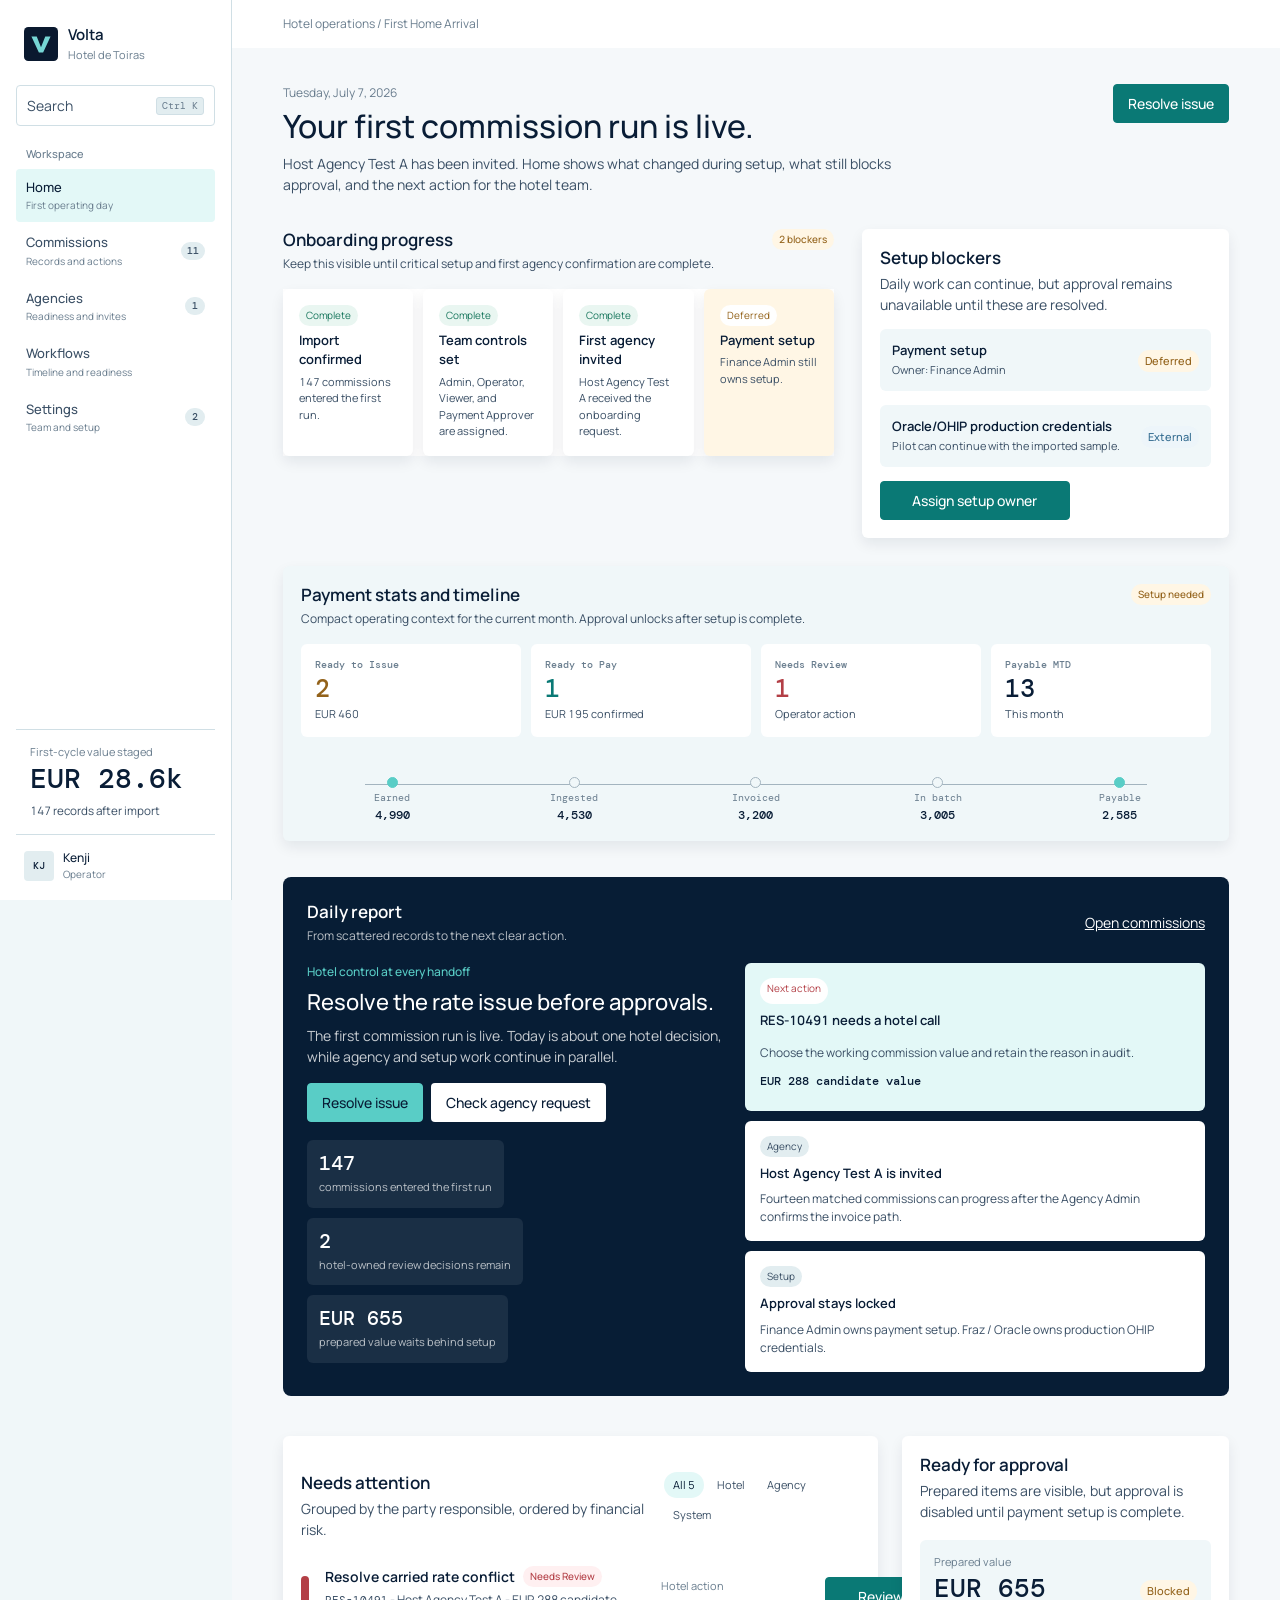
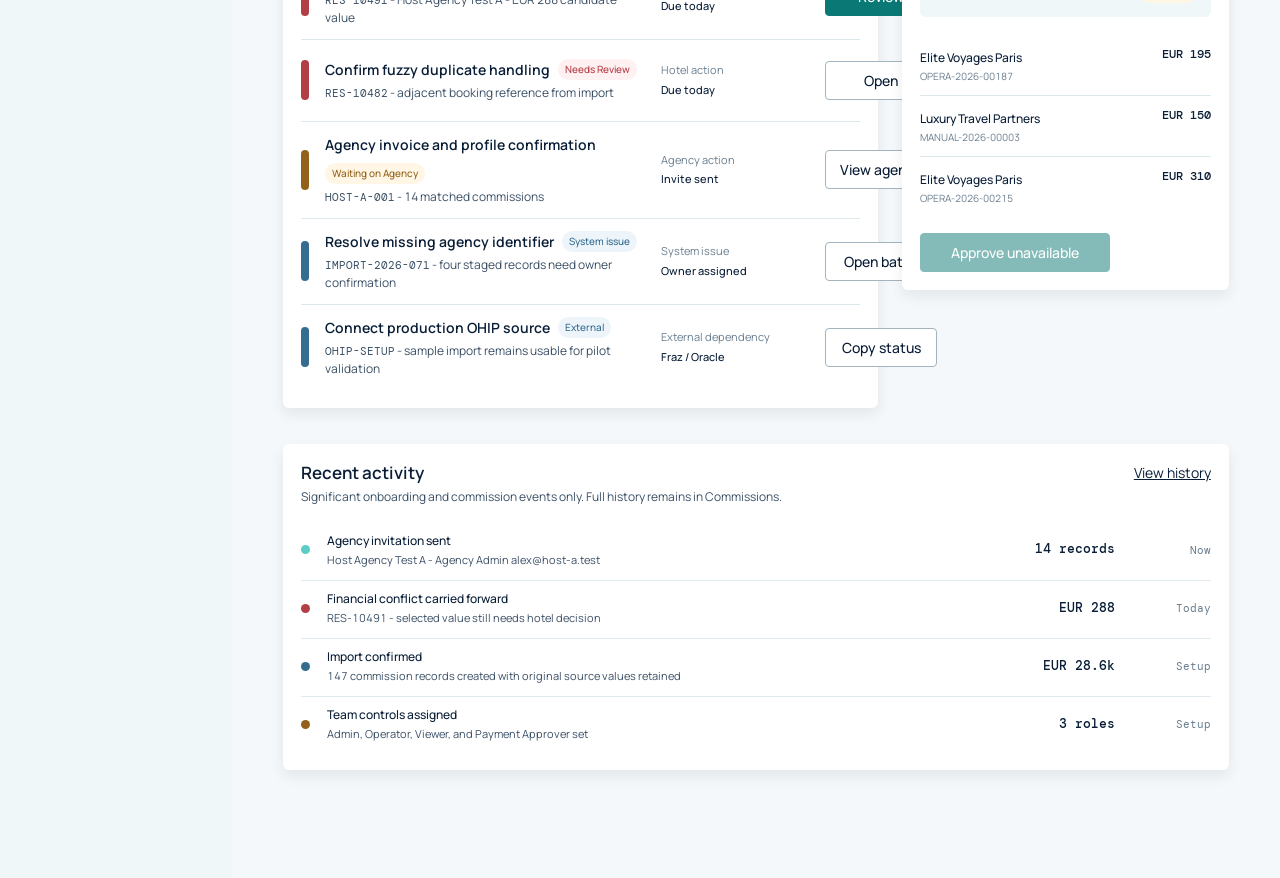
==== dashboard/index.html @ a65e882f "feat: publish dashboard preview" ====
<!doctype html>
<html lang="en">
<head>
<meta charset="utf-8">
<meta name="viewport" content="width=device-width,initial-scale=1">
<title>Volta First Home Arrival</title>
<link rel="preconnect" href="https://fonts.googleapis.com">
<link rel="preconnect" href="https://fonts.gstatic.com" crossorigin>
<link href="https://fonts.googleapis.com/css2?family=DM+Mono:wght@400;500&family=Manrope:wght@400;500;600&display=swap" rel="stylesheet">
<style>
:root{
  --white:#fff;
  --canvas:#f0f7f9;
  --canvas-2:#f5f8fa;
  --surface:#fff;
  --surface-2:#e2edf0;
  --surface-3:#d0dfe5;
  --ink:#091d36;
  --navy:#071d35;
  --navy-2:#0d2a49;
  --ink-2:#3a4f65;
  --ink-3:#697d8e;
  --line:#d0dfe5;
  --line-strong:#a3b4bf;
  --shadow-soft:0 6px 14px rgb(9 29 54 / .08);
  --accent:#59cdc6;
  --accent-strong:#0a7975;
  --accent-soft:#e3f8f7;
  --green:#18775d;
  --green-soft:#e9f6f1;
  --amber:#93621a;
  --amber-soft:#fff6e5;
  --red:#b33f46;
  --red-soft:#fff0f1;
  --blue:#356d91;
  --blue-soft:#edf5fa;
  --radius:6px;
  --control-radius:4px;
  --font:Manrope,-apple-system,BlinkMacSystemFont,"Segoe UI",sans-serif;
  --mono:"DM Mono",ui-monospace,Menlo,Consolas,monospace;
}
*{box-sizing:border-box}
html{background:var(--canvas)}
body{margin:0;color:var(--ink);background:var(--canvas);font:14px/1.5 var(--font);font-variant-numeric:tabular-nums;-webkit-font-smoothing:antialiased}
button,a{font:inherit}
button{color:inherit}
a{color:inherit}
button:focus-visible,a:focus-visible,input:focus-visible{outline:3px solid var(--accent);outline-offset:2px}
.skip-link{position:fixed;left:16px;top:-60px;z-index:50;background:var(--ink);color:var(--white);padding:10px 14px;border-radius:var(--control-radius)}
.skip-link:focus{top:16px}
.app{display:grid;grid-template-columns:232px minmax(0,1fr);min-height:100dvh}
.sidebar{position:sticky;top:0;height:100dvh;display:flex;flex-direction:column;padding:24px 16px 18px;background:var(--white);border-right:1px solid var(--line)}
.brand{display:flex;align-items:center;gap:10px;padding:0 8px 22px}
.brand-mark{display:grid;width:34px;height:34px;place-items:center;border-radius:var(--radius);background:transparent;color:inherit}
.brand-mark img{display:block;width:34px;height:34px}.brand strong,.brand span{display:block}
.brand strong{font-size:15px;font-weight:600}
.brand span{color:var(--ink-3);font-size:11px}
.search{display:flex;width:100%;align-items:center;justify-content:space-between;gap:12px;margin-bottom:20px;padding:9px 10px;border:1px solid var(--line);border-radius:var(--control-radius);background:var(--white);color:var(--ink-2);cursor:pointer}
.search kbd{border:1px solid var(--line);border-radius:3px;background:var(--surface-2);padding:1px 5px;color:var(--ink-3);font:400 10px/1.4 var(--mono)}
.nav-label{margin:0 10px 6px;color:var(--ink-3);font-size:11px;font-weight:500}
.nav{display:grid;gap:2px}
.nav a{display:grid;grid-template-columns:minmax(0,1fr) auto;align-items:center;gap:8px;padding:9px 10px;border-radius:var(--control-radius);text-decoration:none;color:var(--ink-2)}
.nav a:hover{background:var(--surface-2);color:var(--ink)}
.nav a[aria-current="page"]{background:var(--accent-soft);color:var(--ink)}
.nav-copy strong,.nav-copy span{display:block}
.nav-copy strong{font-size:13px;font-weight:500}
.nav-copy span{margin-top:1px;color:var(--ink-3);font-size:10px}
.nav-count{min-width:20px;border-radius:999px;background:var(--surface-2);padding:2px 6px;text-align:center;font:500 10px/1.4 var(--mono)}
.nav a[aria-current="page"] .nav-count{background:var(--accent);color:var(--ink)}
.sidebar-bottom{display:grid;gap:14px;margin-top:auto}
.settle-stat{padding:14px;border-top:1px solid var(--line);border-bottom:1px solid var(--line)}
.settle-stat span,.settle-stat strong{display:block}
.settle-stat span{color:var(--ink-3);font-size:11px}
.settle-stat strong{margin:4px 0;font:500 28px/1.1 var(--mono)}
.settle-stat small{color:var(--ink-2)}
.profile{display:flex;align-items:center;gap:9px;padding:0 8px}
.avatar{display:grid;width:30px;height:30px;place-items:center;border-radius:var(--control-radius);background:var(--surface-2);font:500 10px/1 var(--mono)}
.profile strong,.profile span{display:block}
.profile strong{font-size:12px;font-weight:500}
.profile span{color:var(--ink-3);font-size:10px}
.main{min-width:0;background:var(--canvas-2)}
.topbar{height:48px;display:flex;align-items:center;padding:0 clamp(24px,4vw,56px);background:var(--white)}
.crumb{color:var(--ink-3);font-size:12px}
.topbar-actions{display:none}
.live{display:inline-flex;align-items:center;gap:7px;color:var(--ink-2);font-size:11px}
.live::before{content:"";width:7px;height:7px;border-radius:50%;background:var(--green)}
.btn{display:inline-flex;min-height:36px;align-items:center;justify-content:center;border:1px solid var(--line-strong);border-radius:var(--control-radius);background:var(--white);padding:8px 14px;text-decoration:none;font-weight:500;white-space:nowrap;cursor:pointer;transition:background .16s,border-color .16s,transform .16s}
.btn:hover{border-color:var(--ink-2);background:var(--surface-2)}
.btn:active{transform:translateY(1px)}
.btn.primary{border-color:var(--accent-strong);background:var(--accent-strong);color:var(--white)}
.btn.primary:hover{background:#075f5c}
.btn:disabled,.btn[aria-disabled="true"]{cursor:not-allowed;opacity:.5}
.content{max-width:1360px;margin:0 auto;padding:36px clamp(24px,4vw,56px) 72px}
.page-head{display:grid;grid-template-columns:minmax(0,1fr) auto;gap:24px;align-items:start;margin-bottom:30px}
.eyeline{margin:0 0 6px;color:var(--ink-3);font-size:12px}
h1,h2,h3,p{margin-top:0}
h1{margin-bottom:8px;font-size:32px;line-height:1.15;font-weight:500;letter-spacing:0}
h2{margin-bottom:4px;font-size:17px;line-height:1.3;font-weight:600;letter-spacing:0}
h3{margin-bottom:4px;font-size:13px;font-weight:600}
.lede{max-width:68ch;margin-bottom:0;color:var(--ink-2)}
.page-actions{display:flex;gap:8px;flex-wrap:wrap;justify-content:flex-end}
.status{display:inline-flex;width:max-content;border-radius:999px;padding:3px 7px;font-size:10px;font-weight:500}
.status.good{background:var(--green-soft);color:var(--green)}
.status.warn{background:var(--amber-soft);color:var(--amber)}
.status.review{background:var(--red-soft);color:var(--red)}
.status.info{background:var(--blue-soft);color:var(--blue)}
.arrival-band{display:grid;grid-template-columns:minmax(0,1.2fr) minmax(280px,.8fr);gap:28px;margin-bottom:28px;padding:4px 0 0}
.progress-list{display:grid;grid-template-columns:repeat(4,minmax(0,1fr));gap:10px;background:var(--surface)}
.progress-step{min-width:0;min-height:132px;padding:16px;border-radius:var(--radius);background:var(--surface);box-shadow:var(--shadow-soft)}
.progress-step span,.progress-step strong,.progress-step small{display:block}
.progress-step span{width:max-content;border-radius:999px;background:var(--green-soft);padding:3px 7px;color:var(--green);font-size:10px}
.progress-step strong{margin:5px 0 4px;font-size:13px;font-weight:600}
.progress-step small{color:var(--ink-2);font-size:11px}
.progress-step[data-state="blocked"]{background:var(--amber-soft)}
.progress-step[data-state="blocked"] span{background:var(--white);color:var(--amber)}
.setup-panel{display:grid;gap:14px;align-content:start;padding:18px;border-radius:var(--radius);background:var(--surface);box-shadow:var(--shadow-soft)}
.setup-row{display:grid;grid-template-columns:minmax(0,1fr) auto;gap:12px;align-items:center;padding:12px;border-radius:var(--radius);background:var(--canvas)}
.setup-row strong,.setup-row span{display:block}
.setup-row strong{font-size:13px;font-weight:600}
.setup-row span{margin-top:2px;color:var(--ink-2);font-size:11px}
.setup-panel .btn{justify-self:start;min-width:190px}
.section-head{display:flex;align-items:flex-start;justify-content:space-between;gap:20px;margin-bottom:16px}
.section-head p{margin:2px 0 0;color:var(--ink-2);font-size:12px}
.pipeline{margin:0 0 36px;padding:18px;border-radius:var(--radius);background:var(--canvas);box-shadow:var(--shadow-soft)}
.pipeline-head{display:flex;align-items:flex-start;justify-content:space-between;gap:20px;margin-bottom:16px}
.pipeline-head p{margin:2px 0 0;color:var(--ink-2);font-size:12px}
.pipeline-stats{display:grid;grid-template-columns:repeat(4,minmax(0,1fr));gap:10px;margin-bottom:22px}
.pipeline-card{min-width:0;padding:14px;border-radius:var(--radius);background:var(--white)}
.pipeline-card span,.pipeline-card strong,.pipeline-card small{display:block}
.pipeline-card span{color:var(--ink-3);font:500 10px/1.3 var(--mono)}
.pipeline-card strong{margin-top:5px;font:500 25px/1.05 var(--mono)}
.pipeline-card small{margin-top:4px;color:var(--ink-2);font-size:11px}
.pipeline-card[data-tone="warn"] strong{color:var(--amber)}
.pipeline-card[data-tone="good"] strong{color:var(--accent-strong)}
.pipeline-card[data-tone="review"] strong{color:var(--red)}
.timeline{display:grid;grid-template-columns:repeat(5,minmax(0,1fr));gap:0;position:relative;padding-top:18px}
.timeline::before{content:"";position:absolute;left:7%;right:7%;top:25px;height:1px;background:var(--line-strong)}
.timeline-step{display:grid;justify-items:center;gap:4px;position:relative;text-align:center}
.timeline-dot{width:11px;height:11px;border-radius:50%;border:1px solid var(--line-strong);background:var(--canvas);z-index:1}
.timeline-step:first-child .timeline-dot,.timeline-step:last-child .timeline-dot{border-color:var(--accent);background:var(--accent)}
.timeline-step span{color:var(--ink-3);font:400 10px/1.25 var(--mono)}
.timeline-step strong{font:500 12px/1.2 var(--mono)}
.report{margin:0 0 40px;padding:24px;border-radius:8px;background:var(--navy);color:var(--white)}
.report .section-head{align-items:center;margin-bottom:18px}
.report .section-head p{color:rgb(255 255 255 / .72)}
.report .section-head a{color:var(--white)}
.report-panel{display:grid;grid-template-columns:minmax(0,.95fr) minmax(420px,1.05fr);gap:22px}
.report-main{display:grid;gap:18px;align-content:start}
.report-lead{max-width:780px}
.report-lead span{display:block;margin-bottom:8px;color:var(--accent);font-size:12px;font-weight:500}
.report-lead strong{display:block;font-size:22px;line-height:1.2;font-weight:500}
.report-lead p{max-width:64ch;margin:10px 0 0;color:rgb(255 255 255 / .78)}
.report-actions{display:flex;gap:8px;flex-wrap:wrap;margin-top:16px}
.report-actions .btn{border-color:transparent;background:var(--white);color:var(--ink)}
.report-actions .btn.primary{background:var(--accent);color:var(--ink);border-color:var(--accent)}
.report-pulse{display:flex;gap:10px;flex-wrap:wrap}
.pulse{display:grid;gap:5px;min-width:142px;padding:12px;border-radius:var(--radius);background:rgb(255 255 255 / .08)}
.pulse strong{font:500 20px/1.1 var(--mono);color:var(--white)}
.pulse span{color:rgb(255 255 255 / .7);font-size:11px}
.report-stack{display:grid;gap:10px;align-content:start}
.stack-card{display:grid;gap:7px;padding:15px;border-radius:var(--radius);background:var(--white);color:var(--ink)}
.stack-card.featured{background:var(--accent-soft);min-height:148px}
.stack-card span{width:max-content;border-radius:999px;padding:3px 7px;background:var(--surface-2);color:var(--ink-2);font-size:10px}
.stack-card.featured span{background:var(--white);color:var(--red)}
.stack-card strong{font-size:13px;font-weight:600}
.stack-card p{margin:0;color:var(--ink-2);font-size:12px}
.stack-card .meta{font:500 12px/1.3 var(--mono);color:var(--ink)}
.work-grid{display:grid;grid-template-columns:minmax(0,1.55fr) minmax(280px,.85fr);gap:24px;align-items:start;margin-bottom:36px}
.queue,.approval,.activity{min-width:0}
.queue,.approval{border-radius:var(--radius);background:var(--surface);box-shadow:var(--shadow-soft);padding:18px}
.queue-head{display:flex;justify-content:space-between;gap:16px;align-items:flex-start;padding:18px 0 14px}
.segments{display:flex;gap:4px;flex-wrap:wrap}
.segment{border:0;border-radius:999px;background:transparent;padding:5px 9px;color:var(--ink-2);font-size:11px;cursor:pointer}
.segment[aria-pressed="true"]{background:var(--accent-soft);color:var(--ink)}
.queue-item{display:grid;grid-template-columns:8px minmax(320px,1fr) 132px 128px;gap:16px;align-items:center;min-height:82px;padding:12px 0}
.queue-item+.queue-item{border-top:1px solid rgb(208 223 229 / .72)}
.queue-marker{width:8px;height:40px;border-radius:999px;background:var(--amber)}
.queue-item[data-owner="hotel"] .queue-marker{background:var(--red)}
.queue-item[data-owner="system"] .queue-marker{background:var(--blue)}
.item-title{display:flex;align-items:center;gap:8px;flex-wrap:wrap}
.item-title strong{font-weight:600}
.item-copy p{margin:4px 0 0;color:var(--ink-2);font-size:12px}
.item-ref{font-family:var(--mono);font-size:11px}
.owner span,.owner strong{display:block;font-size:11px}
.owner span{color:var(--ink-3)}
.owner strong{margin-top:3px;font-weight:500}
.queue-item .btn{justify-self:end;min-width:112px}
.approval{align-content:start}
.approval-total{display:flex;align-items:end;justify-content:space-between;gap:12px;margin:18px 0;padding:14px;border-radius:var(--radius);background:var(--canvas)}
.approval-total span,.approval-total strong{display:block}
.approval-total span{color:var(--ink-3);font-size:11px}
.approval-total strong{margin-top:4px;font:500 26px/1.1 var(--mono)}
.approval-list{display:grid;gap:0}
.approval-item{display:grid;grid-template-columns:minmax(0,1fr) auto;gap:12px;padding:11px 0}
.approval-item+.approval-item{border-top:1px solid rgb(208 223 229 / .72)}
.approval-item strong{font-size:12px;font-weight:500}
.approval-item span{font:500 12px/1.4 var(--mono)}
.approval-item small{display:block;margin-top:2px;color:var(--ink-3);font-size:10px}
.notice{margin-top:16px;padding:12px;border:1px solid var(--line);border-radius:var(--radius);background:var(--surface-2);color:var(--ink-2);font-size:12px}
.notice strong{color:var(--ink);font-weight:600}
.approval .btn{width:auto;min-width:190px;margin-top:16px}
.activity{margin-bottom:36px;border-radius:var(--radius);background:var(--surface);box-shadow:var(--shadow-soft);padding:18px}
.activity-list{display:grid;gap:2px}
.activity-item{display:grid;grid-template-columns:10px minmax(0,1fr) 96px 80px;gap:16px;align-items:center;min-height:56px;padding:8px 0}
.activity-item+.activity-item{border-top:1px solid rgb(208 223 229 / .64)}
.activity-dot{width:9px;height:9px;border-radius:50%;background:var(--accent)}
.activity-item[data-kind="approved"] .activity-dot{background:var(--blue)}
.activity-item[data-kind="review"] .activity-dot{background:var(--red)}
.activity-item[data-kind="setup"] .activity-dot{background:var(--amber)}
.activity-item time{color:var(--ink-3);font:400 11px/1.3 var(--mono);text-align:right}
.activity-item strong{display:block;font-size:12px;font-weight:500}
.activity-item p{margin:2px 0 0;color:var(--ink-2);font-size:11px}
.activity-amount{justify-self:end;font:500 13px/1.3 var(--mono)}
.next-surfaces{display:none}
.command-menu{width:min(520px,calc(100vw - 32px));border:1px solid var(--line-strong);border-radius:var(--radius);padding:0;background:var(--white);color:var(--ink);box-shadow:0 8px 18px rgb(23 34 55 / .14)}
.command-menu::backdrop{background:rgb(23 34 55 / .28)}
.command-head{display:flex;align-items:center;gap:10px;padding:12px;border-bottom:1px solid var(--line)}
.command-head input{min-width:0;flex:1;border:0;outline:0;padding:8px;background:transparent;font:inherit}
.command-list{display:grid;padding:8px}
.command-list a{display:flex;justify-content:space-between;gap:16px;border-radius:var(--control-radius);padding:10px;text-decoration:none}
.command-list a:hover{background:var(--surface-2)}
.command-list span{color:var(--ink-3);font-size:11px}
[hidden]{display:none!important}
@media(max-width:1120px){
  .app{grid-template-columns:204px minmax(0,1fr)}
  .arrival-band,.work-grid{grid-template-columns:1fr}
  .progress-list{grid-template-columns:repeat(2,minmax(0,1fr))}
  .pipeline-stats{grid-template-columns:repeat(2,minmax(0,1fr))}
  .report{margin-left:0;margin-right:0}
  .report-panel{grid-template-columns:1fr}
  .report-pulse{display:grid;grid-template-columns:repeat(3,minmax(0,1fr))}
}
@media(max-width:780px){
  .app{display:block}
  .sidebar{position:static;width:100%;height:auto;padding:14px 16px;border-right:0;border-bottom:1px solid var(--line)}
  .brand{padding:0}
  .search,.nav-label,.sidebar-bottom{display:none}
  .nav{display:flex;gap:4px;margin-top:12px;overflow-x:auto;padding-bottom:2px}
  .nav a{flex:0 0 auto}
  .nav-copy span{display:none}
  .topbar{height:52px;padding:0 16px}
  .crumb{display:none}
  .content{padding:24px 16px 48px}
  .page-head{grid-template-columns:1fr}
  .page-actions{justify-content:flex-start}
  .queue-item{grid-template-columns:8px minmax(0,1fr)}
  .queue-item .owner,.queue-item .btn{grid-column:2}
  .queue-item .btn{width:max-content}
}
@media(max-width:520px){
  h1{font-size:28px}
  .report{padding:18px}
  .report-pulse{grid-template-columns:1fr}
  .progress-list{grid-template-columns:1fr}
  .pipeline-stats,.timeline{grid-template-columns:1fr}
  .timeline{gap:10px;padding-top:0}
  .timeline::before{display:none}
  .timeline-step{grid-template-columns:12px minmax(0,1fr) auto;justify-items:start;text-align:left}
  .timeline-step strong{justify-self:end}
  .progress-step{border-right:0;border-bottom:1px solid var(--line)}
  .progress-step:last-child{border-bottom:0}
  .queue-head,.section-head{display:grid}
  .segments{margin-top:4px}
  .activity-item{grid-template-columns:10px minmax(0,1fr);align-items:start}
  .activity-item time,.activity-amount{grid-column:2;text-align:left;justify-self:start}
  .topbar-actions .live{display:none}
}
@media(prefers-reduced-motion:reduce){*{scroll-behavior:auto!important;transition:none!important}}
</style>
</head>
<body>
<a class="skip-link" href="#dashboard">Skip to dashboard</a>
<div class="app">
  <aside class="sidebar">
    <div class="brand"><div class="brand-mark"><img src="codex-20260707-volta-icon-navy-turquoise.svg" alt=""></div><div><strong>Volta</strong><span>Hotel de Toiras</span></div></div>
    <button class="search" type="button" aria-haspopup="dialog" aria-controls="command-menu"><span>Search</span><kbd>Ctrl K</kbd></button>
    <p class="nav-label">Workspace</p>
    <nav class="nav" aria-label="Primary navigation">
      <a href="#dashboard" aria-current="page"><span class="nav-copy"><strong>Home</strong><span>First operating day</span></span></a>
      <a href="codex-20260707-commission-detail-resolution.html"><span class="nav-copy"><strong>Commissions</strong><span>Records and actions</span></span><span class="nav-count">11</span></a>
      <a href="codex-20260707-agencies-readiness.html"><span class="nav-copy"><strong>Agencies</strong><span>Readiness and invites</span></span><span class="nav-count">1</span></a>
      <a href="#pipeline"><span class="nav-copy"><strong>Workflows</strong><span>Timeline and readiness</span></span></a>
      <a href="#settings"><span class="nav-copy"><strong>Settings</strong><span>Team and setup</span></span><span class="nav-count">2</span></a>
    </nav>
    <div class="sidebar-bottom">
      <div class="settle-stat"><span>First-cycle value staged</span><strong>EUR 28.6k</strong><small>147 records after import</small></div>
      <div class="profile"><div class="avatar">KJ</div><div><strong>Kenji</strong><span>Operator</span></div></div>
    </div>
  </aside>

  <div class="main">
    <header class="topbar"><div class="crumb">Hotel operations / First Home Arrival</div></header>
    <main class="content" id="dashboard" tabindex="-1">
      <header class="page-head">
        <div><p class="eyeline">Tuesday, July 7, 2026</p><h1>Your first commission run is live.</h1><p class="lede">Host Agency Test A has been invited. Home shows what changed during setup, what still blocks approval, and the next action for the hotel team.</p></div>
        <div class="page-actions"><a class="btn primary" href="codex-20260707-commission-detail-resolution.html">Resolve issue</a></div>
      </header>

      <section class="arrival-band" aria-labelledby="arrival-title">
        <div>
          <header class="section-head"><div><h2 id="arrival-title">Onboarding progress</h2><p>Keep this visible until critical setup and first agency confirmation are complete.</p></div><span class="status warn">2 blockers</span></header>
          <div class="progress-list">
            <div class="progress-step" data-state="done"><span>Complete</span><strong>Import confirmed</strong><small>147 commissions entered the first run.</small></div>
            <div class="progress-step" data-state="done"><span>Complete</span><strong>Team controls set</strong><small>Admin, Operator, Viewer, and Payment Approver are assigned.</small></div>
            <div class="progress-step" data-state="done"><span>Complete</span><strong>First agency invited</strong><small>Host Agency Test A received the onboarding request.</small></div>
            <div class="progress-step" data-state="blocked"><span>Deferred</span><strong>Payment setup</strong><small>Finance Admin still owns setup.</small></div>
          </div>
        </div>
        <aside class="setup-panel" id="settings" aria-labelledby="setup-title">
          <div><h2 id="setup-title">Setup blockers</h2><p class="lede">Daily work can continue, but approval remains unavailable until these are resolved.</p></div>
          <div class="setup-row"><div><strong>Payment setup</strong><span>Owner: Finance Admin</span></div><span class="status warn">Deferred</span></div>
          <div class="setup-row"><div><strong>Oracle/OHIP production credentials</strong><span>Pilot can continue with the imported sample.</span></div><span class="status info">External</span></div>
          <button class="btn primary" type="button">Assign setup owner</button>
        </aside>
      </section>

      <section class="pipeline" id="pipeline" aria-labelledby="pipeline-title">
        <header class="pipeline-head"><div><h2 id="pipeline-title">Payment stats and timeline</h2><p>Compact operating context for the current month. Approval unlocks after setup is complete.</p></div><span class="status warn">Setup needed</span></header>
        <div class="pipeline-stats" aria-label="Payment readiness summary">
          <div class="pipeline-card" data-tone="warn"><span>Ready to Issue</span><strong>2</strong><small>EUR 460</small></div>
          <div class="pipeline-card" data-tone="good"><span>Ready to Pay</span><strong>1</strong><small>EUR 195 confirmed</small></div>
          <div class="pipeline-card" data-tone="review"><span>Needs Review</span><strong>1</strong><small>Operator action</small></div>
          <div class="pipeline-card"><span>Payable MTD</span><strong>13</strong><small>This month</small></div>
        </div>
        <div class="timeline" aria-label="Commission payment lifecycle">
          <div class="timeline-step"><span class="timeline-dot" aria-hidden="true"></span><span>Earned</span><strong>4,990</strong></div>
          <div class="timeline-step"><span class="timeline-dot" aria-hidden="true"></span><span>Ingested</span><strong>4,530</strong></div>
          <div class="timeline-step"><span class="timeline-dot" aria-hidden="true"></span><span>Invoiced</span><strong>3,200</strong></div>
          <div class="timeline-step"><span class="timeline-dot" aria-hidden="true"></span><span>In batch</span><strong>3,005</strong></div>
          <div class="timeline-step"><span class="timeline-dot" aria-hidden="true"></span><span>Payable</span><strong>2,585</strong></div>
        </div>
      </section>

      <section class="report" aria-labelledby="report-title">
        <header class="section-head"><div><h2 id="report-title">Daily report</h2><p>From scattered records to the next clear action.</p></div><a href="codex-20260707-commission-detail-resolution.html">Open commissions</a></header>
        <div class="report-panel">
          <div class="report-main">
            <div class="report-lead"><span>Hotel control at every handoff</span><strong>Resolve the rate issue before approvals.</strong><p>The first commission run is live. Today is about one hotel decision, while agency and setup work continue in parallel.</p><div class="report-actions"><a class="btn primary" href="codex-20260707-commission-detail-resolution.html">Resolve issue</a><a class="btn" href="codex-20260707-agencies-readiness.html">Check agency request</a></div></div>
            <div class="report-pulse" aria-label="Daily operating pulse">
              <div class="pulse"><strong>147</strong><span>commissions entered the first run</span></div>
              <div class="pulse"><strong>2</strong><span>hotel-owned review decisions remain</span></div>
              <div class="pulse"><strong>EUR 655</strong><span>prepared value waits behind setup</span></div>
            </div>
          </div>
          <div class="report-stack" aria-label="Current blockers">
            <div class="stack-card featured"><span>Next action</span><strong>RES-10491 needs a hotel call</strong><p>Choose the working commission value and retain the reason in audit.</p><div class="meta">EUR 288 candidate value</div></div>
            <div class="stack-card"><span>Agency</span><strong>Host Agency Test A is invited</strong><p>Fourteen matched commissions can progress after the Agency Admin confirms the invoice path.</p></div>
            <div class="stack-card"><span>Setup</span><strong>Approval stays locked</strong><p>Finance Admin owns payment setup. Fraz / Oracle owns production OHIP credentials.</p></div>
          </div>
        </div>
      </section>

      <div class="work-grid">
        <section class="queue" aria-labelledby="queue-title">
          <header class="queue-head"><div><h2 id="queue-title">Needs attention</h2><p class="lede">Grouped by the party responsible, ordered by financial risk.</p></div><div class="segments" aria-label="Filter work queue"><button class="segment" type="button" aria-pressed="true" data-filter="all">All 5</button><button class="segment" type="button" aria-pressed="false" data-filter="hotel">Hotel</button><button class="segment" type="button" aria-pressed="false" data-filter="agency">Agency</button><button class="segment" type="button" aria-pressed="false" data-filter="system">System</button></div></header>
          <article class="queue-item" data-owner="hotel"><span class="queue-marker" aria-hidden="true"></span><div class="item-copy"><div class="item-title"><strong>Resolve carried rate conflict</strong><span class="status review">Needs Review</span></div><p><span class="item-ref">RES-10491</span> - Host Agency Test A - EUR 288 candidate value</p></div><div class="owner"><span>Hotel action</span><strong>Due today</strong></div><a class="btn primary" href="codex-20260707-commission-detail-resolution.html">Review</a></article>
          <article class="queue-item" data-owner="hotel"><span class="queue-marker" aria-hidden="true"></span><div class="item-copy"><div class="item-title"><strong>Confirm fuzzy duplicate handling</strong><span class="status review">Needs Review</span></div><p><span class="item-ref">RES-10482</span> - adjacent booking reference from import</p></div><div class="owner"><span>Hotel action</span><strong>Due today</strong></div><a class="btn" href="codex-20260707-commission-detail-resolution.html">Open</a></article>
          <article class="queue-item" data-owner="agency"><span class="queue-marker" aria-hidden="true"></span><div class="item-copy"><div class="item-title"><strong>Agency invoice and profile confirmation</strong><span class="status warn">Waiting on Agency</span></div><p><span class="item-ref">HOST-A-001</span> - 14 matched commissions</p></div><div class="owner"><span>Agency action</span><strong>Invite sent</strong></div><a class="btn" href="codex-20260707-agencies-readiness.html">View agency</a></article>
          <article class="queue-item" data-owner="system"><span class="queue-marker" aria-hidden="true"></span><div class="item-copy"><div class="item-title"><strong>Resolve missing agency identifier</strong><span class="status info">System issue</span></div><p><span class="item-ref">IMPORT-2026-071</span> - four staged records need owner confirmation</p></div><div class="owner"><span>System issue</span><strong>Owner assigned</strong></div><button class="btn" type="button">Open batch</button></article>
          <article class="queue-item" data-owner="system"><span class="queue-marker" aria-hidden="true"></span><div class="item-copy"><div class="item-title"><strong>Connect production OHIP source</strong><span class="status info">External</span></div><p><span class="item-ref">OHIP-SETUP</span> - sample import remains usable for pilot validation</p></div><div class="owner"><span>External dependency</span><strong>Fraz / Oracle</strong></div><button class="btn" type="button">Copy status</button></article>
        </section>

        <aside class="approval" aria-labelledby="approval-title">
          <header><h2 id="approval-title">Ready for approval</h2><p class="lede">Prepared items are visible, but approval is disabled until payment setup is complete.</p></header>
          <div class="approval-total"><div><span>Prepared value</span><strong>EUR 655</strong></div><span class="status warn">Blocked</span></div>
          <div class="approval-list">
            <div class="approval-item"><div><strong>Elite Voyages Paris</strong><small>OPERA-2026-00187</small></div><span>EUR 195</span></div>
            <div class="approval-item"><div><strong>Luxury Travel Partners</strong><small>MANUAL-2026-00003</small></div><span>EUR 150</span></div>
            <div class="approval-item"><div><strong>Elite Voyages Paris</strong><small>OPERA-2026-00215</small></div><span>EUR 310</span></div>
          </div>
          <button class="btn primary" type="button" disabled>Approve unavailable</button>
        </aside>
      </div>

      <section class="activity" aria-labelledby="activity-title">
        <header class="section-head"><div><h2 id="activity-title">Recent activity</h2><p>Significant onboarding and commission events only. Full history remains in Commissions.</p></div><a href="codex-20260707-commission-detail-resolution.html">View history</a></header>
        <div class="activity-list">
          <article class="activity-item" data-kind="invite"><span class="activity-dot" aria-hidden="true"></span><div><strong>Agency invitation sent</strong><p>Host Agency Test A - Agency Admin alex@host-a.test</p></div><span class="activity-amount">14 records</span><time>Now</time></article>
          <article class="activity-item" data-kind="review"><span class="activity-dot" aria-hidden="true"></span><div><strong>Financial conflict carried forward</strong><p>RES-10491 - selected value still needs hotel decision</p></div><span class="activity-amount">EUR 288</span><time>Today</time></article>
          <article class="activity-item" data-kind="approved"><span class="activity-dot" aria-hidden="true"></span><div><strong>Import confirmed</strong><p>147 commission records created with original source values retained</p></div><span class="activity-amount">EUR 28.6k</span><time>Setup</time></article>
          <article class="activity-item" data-kind="setup"><span class="activity-dot" aria-hidden="true"></span><div><strong>Team controls assigned</strong><p>Admin, Operator, Viewer, and Payment Approver set</p></div><span class="activity-amount">3 roles</span><time>Setup</time></article>
        </div>
      </section>

      <section class="activity next-surfaces" id="next-surfaces" aria-labelledby="next-title" hidden>
        <header class="section-head"><div><h2 id="next-title">Next surfaces</h2><p>These stay contextual until the underlying workflows are rendered.</p></div><span class="status info">Planned</span></header>
        <div class="activity-list">
          <article class="activity-item"><time>Next render</time><strong>Commission Detail</strong><p>Includes the contextual Resolution queue and audit evidence.</p><span class="activity-amount">P0</span></article>
          <article class="activity-item"><time>Later</time><strong>Agencies</strong><p>Tracks invite status, Agency Admin, and host-agency relationships.</p><span class="activity-amount">P1</span></article>
          <article class="activity-item"><time>Later</time><strong>Settlement History</strong><p>Merges batch review, status filters, and Stripe-owned movement status.</p><span class="activity-amount">P1</span></article>
          <article class="activity-item"><time>Later</time><strong>Workflows</strong><p>Fixed reminder, invoice, and report cards after core actions are proven.</p><span class="activity-amount">P2</span></article>
        </div>
      </section>
    </main>
  </div>
</div>
<dialog class="command-menu" id="command-menu" aria-labelledby="command-title">
  <div class="command-head"><input id="command-title" type="search" placeholder="Search commissions, agencies, or references" aria-label="Search workspace"><button class="btn" type="button" data-close-command>Close</button></div>
  <nav class="command-list" aria-label="Quick navigation"><a href="codex-20260707-commission-detail-resolution.html"><strong>Resolve rate issue</strong><span>Commissions</span></a><a href="codex-20260707-agencies-readiness.html"><strong>Open Host Agency Test A</strong><span>Agencies</span></a><a href="#settings"><strong>Assign payment setup owner</strong><span>Settings</span></a></nav>
</dialog>
<script>
const segments=[...document.querySelectorAll('.segment')];
const queueItems=[...document.querySelectorAll('.queue-item')];
const commandMenu=document.getElementById('command-menu');
document.querySelector('.search').addEventListener('click',()=>commandMenu.showModal());
document.querySelector('[data-close-command]').addEventListener('click',()=>commandMenu.close());
document.addEventListener('keydown',event=>{
  if((event.metaKey||event.ctrlKey)&&event.key.toLowerCase()==='k'){
    event.preventDefault();
    if(!commandMenu.open) commandMenu.showModal();
  }
});
segments.forEach(segment=>segment.addEventListener('click',()=>{
  const filter=segment.dataset.filter;
  segments.forEach(item=>item.setAttribute('aria-pressed',String(item===segment)));
  queueItems.forEach(item=>item.hidden=filter!=='all'&&item.dataset.owner!==filter);
}));
</script>
</body>
</html>
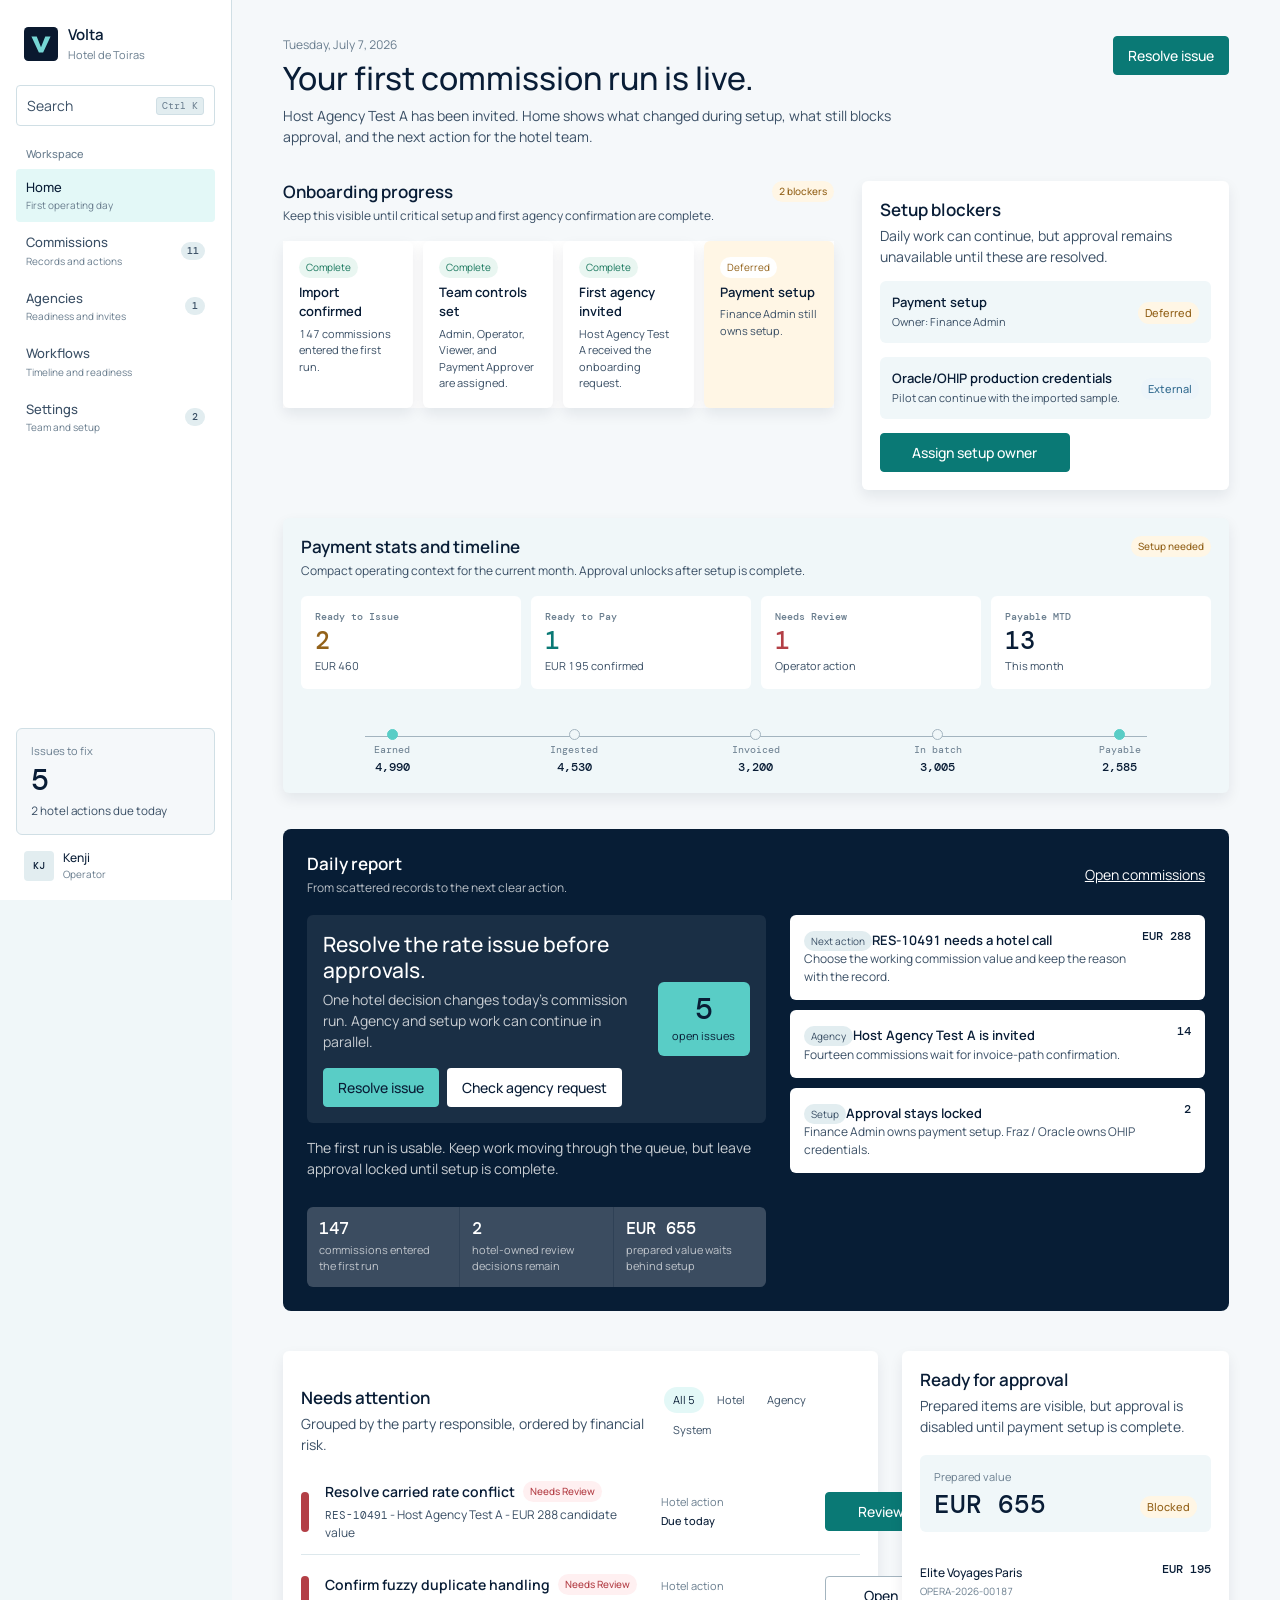
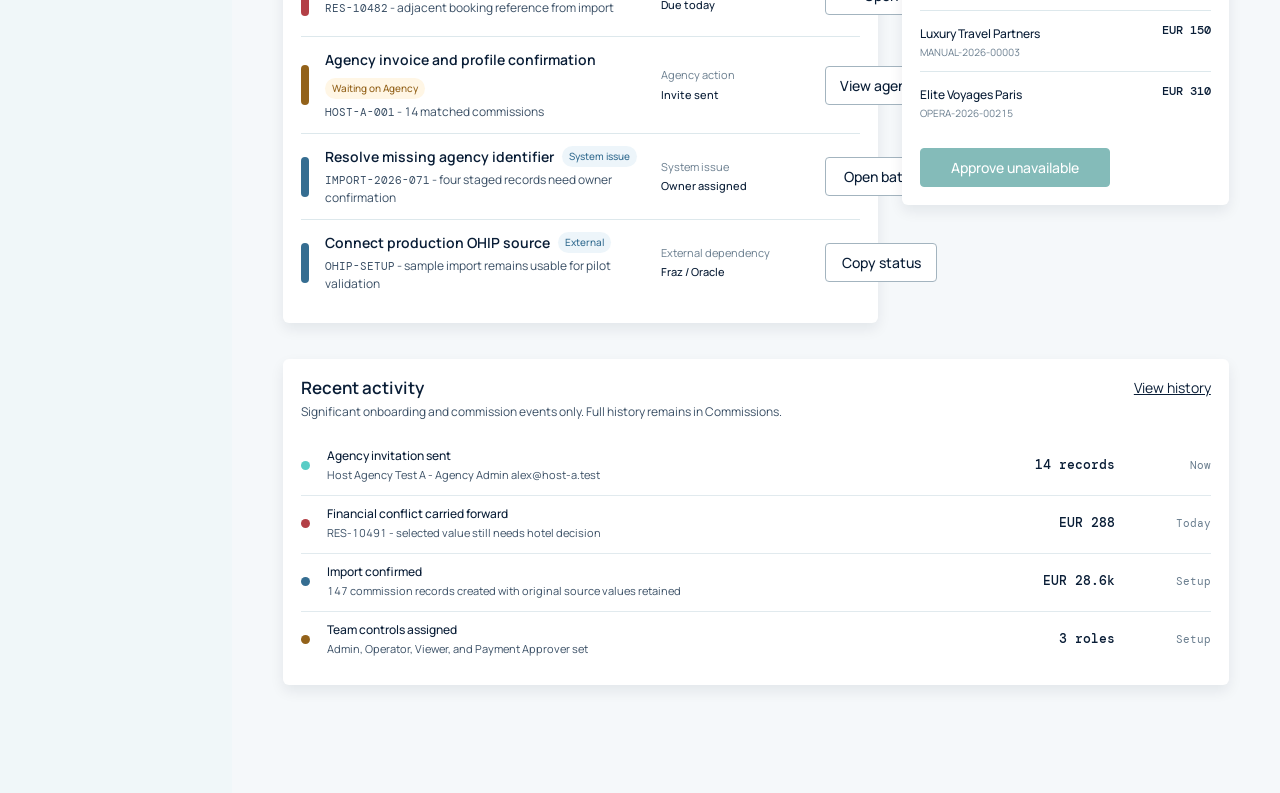
==== commit b522983a: "fix: refine dashboard preview copy" ====
--- a/dashboard/index.html
+++ b/dashboard/index.html
@@ -3,7 +3,7 @@
 <head>
 <meta charset="utf-8">
 <meta name="viewport" content="width=device-width,initial-scale=1">
-<title>Volta First Home Arrival</title>
+<title>Volta Home</title>
 <link rel="preconnect" href="https://fonts.googleapis.com">
 <link rel="preconnect" href="https://fonts.gstatic.com" crossorigin>
 <link href="https://fonts.googleapis.com/css2?family=DM+Mono:wght@400;500&family=Manrope:wght@400;500;600&display=swap" rel="stylesheet">
@@ -68,10 +68,11 @@
 .nav-count{min-width:20px;border-radius:999px;background:var(--surface-2);padding:2px 6px;text-align:center;font:500 10px/1.4 var(--mono)}
 .nav a[aria-current="page"] .nav-count{background:var(--accent);color:var(--ink)}
 .sidebar-bottom{display:grid;gap:14px;margin-top:auto}
-.settle-stat{padding:14px;border-top:1px solid var(--line);border-bottom:1px solid var(--line)}
+.settle-stat{display:block;padding:14px;border:1px solid var(--line);border-radius:var(--radius);background:var(--canvas-2);text-decoration:none}
+.settle-stat:hover{border-color:var(--line-strong);background:var(--accent-soft)}
 .settle-stat span,.settle-stat strong{display:block}
 .settle-stat span{color:var(--ink-3);font-size:11px}
-.settle-stat strong{margin:4px 0;font:500 28px/1.1 var(--mono)}
+.settle-stat strong{margin:4px 0;font:500 30px/1.05 var(--mono)}
 .settle-stat small{color:var(--ink-2)}
 .profile{display:flex;align-items:center;gap:9px;padding:0 8px}
 .avatar{display:grid;width:30px;height:30px;place-items:center;border-radius:var(--control-radius);background:var(--surface-2);font:500 10px/1 var(--mono)}
@@ -79,7 +80,7 @@
 .profile strong{font-size:12px;font-weight:500}
 .profile span{color:var(--ink-3);font-size:10px}
 .main{min-width:0;background:var(--canvas-2)}
-.topbar{height:48px;display:flex;align-items:center;padding:0 clamp(24px,4vw,56px);background:var(--white)}
+.topbar{display:none}
 .crumb{color:var(--ink-3);font-size:12px}
 .topbar-actions{display:none}
 .live{display:inline-flex;align-items:center;gap:7px;color:var(--ink-2);font-size:11px}
@@ -144,24 +145,25 @@
 .report .section-head{align-items:center;margin-bottom:18px}
 .report .section-head p{color:rgb(255 255 255 / .72)}
 .report .section-head a{color:var(--white)}
-.report-panel{display:grid;grid-template-columns:minmax(0,.95fr) minmax(420px,1.05fr);gap:22px}
-.report-main{display:grid;gap:18px;align-content:start}
-.report-lead{max-width:780px}
-.report-lead span{display:block;margin-bottom:8px;color:var(--accent);font-size:12px;font-weight:500}
-.report-lead strong{display:block;font-size:22px;line-height:1.2;font-weight:500}
-.report-lead p{max-width:64ch;margin:10px 0 0;color:rgb(255 255 255 / .78)}
+.report-panel{display:grid;grid-template-columns:minmax(0,1.05fr) minmax(360px,.95fr);gap:24px;align-items:start}
+.report-main{display:grid;gap:14px;align-content:start}
+.report-action-card{display:grid;grid-template-columns:minmax(0,1fr) auto;gap:18px;align-items:center;padding:16px;border-radius:var(--radius);background:rgb(255 255 255 / .08)}
+.report-action-card strong{display:block;font-size:21px;line-height:1.25;font-weight:500}
+.report-action-card p{margin:6px 0 0;color:rgb(255 255 255 / .76)}
+.issue-count{display:grid;place-items:center;min-width:92px;padding:12px;border-radius:var(--radius);background:var(--accent);color:var(--ink)}
+.issue-count strong{font:500 30px/1 var(--mono)}
+.issue-count span{margin-top:4px;font-size:11px}
+.report-note{max-width:62ch;color:rgb(255 255 255 / .78)}
 .report-actions{display:flex;gap:8px;flex-wrap:wrap;margin-top:16px}
 .report-actions .btn{border-color:transparent;background:var(--white);color:var(--ink)}
 .report-actions .btn.primary{background:var(--accent);color:var(--ink);border-color:var(--accent)}
-.report-pulse{display:flex;gap:10px;flex-wrap:wrap}
-.pulse{display:grid;gap:5px;min-width:142px;padding:12px;border-radius:var(--radius);background:rgb(255 255 255 / .08)}
-.pulse strong{font:500 20px/1.1 var(--mono);color:var(--white)}
-.pulse span{color:rgb(255 255 255 / .7);font-size:11px}
+.report-pulse{display:grid;grid-template-columns:repeat(3,minmax(0,1fr));gap:1px;overflow:hidden;border-radius:var(--radius);background:rgb(255 255 255 / .16)}
+.pulse{display:grid;gap:4px;padding:12px;background:rgb(255 255 255 / .06)}
+.pulse strong{font:500 17px/1.1 var(--mono);color:var(--white)}
+.pulse span{color:rgb(255 255 255 / .68);font-size:11px}
 .report-stack{display:grid;gap:10px;align-content:start}
-.stack-card{display:grid;gap:7px;padding:15px;border-radius:var(--radius);background:var(--white);color:var(--ink)}
-.stack-card.featured{background:var(--accent-soft);min-height:148px}
+.stack-card{display:grid;grid-template-columns:minmax(0,1fr) auto;gap:12px;padding:14px;border-radius:var(--radius);background:var(--white);color:var(--ink)}
 .stack-card span{width:max-content;border-radius:999px;padding:3px 7px;background:var(--surface-2);color:var(--ink-2);font-size:10px}
-.stack-card.featured span{background:var(--white);color:var(--red)}
 .stack-card strong{font-size:13px;font-weight:600}
 .stack-card p{margin:0;color:var(--ink-2);font-size:12px}
 .stack-card .meta{font:500 12px/1.3 var(--mono);color:var(--ink)}
@@ -250,6 +252,8 @@
 @media(max-width:520px){
   h1{font-size:28px}
   .report{padding:18px}
+  .report-action-card{grid-template-columns:1fr}
+  .issue-count{justify-self:start}
   .report-pulse{grid-template-columns:1fr}
   .progress-list{grid-template-columns:1fr}
   .pipeline-stats,.timeline{grid-template-columns:1fr}
@@ -283,13 +287,12 @@
       <a href="#settings"><span class="nav-copy"><strong>Settings</strong><span>Team and setup</span></span><span class="nav-count">2</span></a>
     </nav>
     <div class="sidebar-bottom">
-      <div class="settle-stat"><span>First-cycle value staged</span><strong>EUR 28.6k</strong><small>147 records after import</small></div>
+      <a class="settle-stat" href="codex-20260707-commission-detail-resolution.html"><span>Issues to fix</span><strong>5</strong><small>2 hotel actions due today</small></a>
       <div class="profile"><div class="avatar">KJ</div><div><strong>Kenji</strong><span>Operator</span></div></div>
     </div>
   </aside>
 
   <div class="main">
-    <header class="topbar"><div class="crumb">Hotel operations / First Home Arrival</div></header>
     <main class="content" id="dashboard" tabindex="-1">
       <header class="page-head">
         <div><p class="eyeline">Tuesday, July 7, 2026</p><h1>Your first commission run is live.</h1><p class="lede">Host Agency Test A has been invited. Home shows what changed during setup, what still blocks approval, and the next action for the hotel team.</p></div>
@@ -335,7 +338,8 @@
         <header class="section-head"><div><h2 id="report-title">Daily report</h2><p>From scattered records to the next clear action.</p></div><a href="codex-20260707-commission-detail-resolution.html">Open commissions</a></header>
         <div class="report-panel">
           <div class="report-main">
-            <div class="report-lead"><span>Hotel control at every handoff</span><strong>Resolve the rate issue before approvals.</strong><p>The first commission run is live. Today is about one hotel decision, while agency and setup work continue in parallel.</p><div class="report-actions"><a class="btn primary" href="codex-20260707-commission-detail-resolution.html">Resolve issue</a><a class="btn" href="codex-20260707-agencies-readiness.html">Check agency request</a></div></div>
+            <div class="report-action-card"><div><strong>Resolve the rate issue before approvals.</strong><p>One hotel decision changes today's commission run. Agency and setup work can continue in parallel.</p><div class="report-actions"><a class="btn primary" href="codex-20260707-commission-detail-resolution.html">Resolve issue</a><a class="btn" href="codex-20260707-agencies-readiness.html">Check agency request</a></div></div><div class="issue-count" aria-label="Five open issues"><strong>5</strong><span>open issues</span></div></div>
+            <p class="report-note">The first run is usable. Keep work moving through the queue, but leave approval locked until setup is complete.</p>
             <div class="report-pulse" aria-label="Daily operating pulse">
               <div class="pulse"><strong>147</strong><span>commissions entered the first run</span></div>
               <div class="pulse"><strong>2</strong><span>hotel-owned review decisions remain</span></div>
@@ -343,9 +347,9 @@
             </div>
           </div>
           <div class="report-stack" aria-label="Current blockers">
-            <div class="stack-card featured"><span>Next action</span><strong>RES-10491 needs a hotel call</strong><p>Choose the working commission value and retain the reason in audit.</p><div class="meta">EUR 288 candidate value</div></div>
-            <div class="stack-card"><span>Agency</span><strong>Host Agency Test A is invited</strong><p>Fourteen matched commissions can progress after the Agency Admin confirms the invoice path.</p></div>
-            <div class="stack-card"><span>Setup</span><strong>Approval stays locked</strong><p>Finance Admin owns payment setup. Fraz / Oracle owns production OHIP credentials.</p></div>
+            <div class="stack-card"><div><span>Next action</span><strong>RES-10491 needs a hotel call</strong><p>Choose the working commission value and keep the reason with the record.</p></div><div class="meta">EUR 288</div></div>
+            <div class="stack-card"><div><span>Agency</span><strong>Host Agency Test A is invited</strong><p>Fourteen commissions wait for invoice-path confirmation.</p></div><div class="meta">14</div></div>
+            <div class="stack-card"><div><span>Setup</span><strong>Approval stays locked</strong><p>Finance Admin owns payment setup. Fraz / Oracle owns OHIP credentials.</p></div><div class="meta">2</div></div>
           </div>
         </div>
       </section>
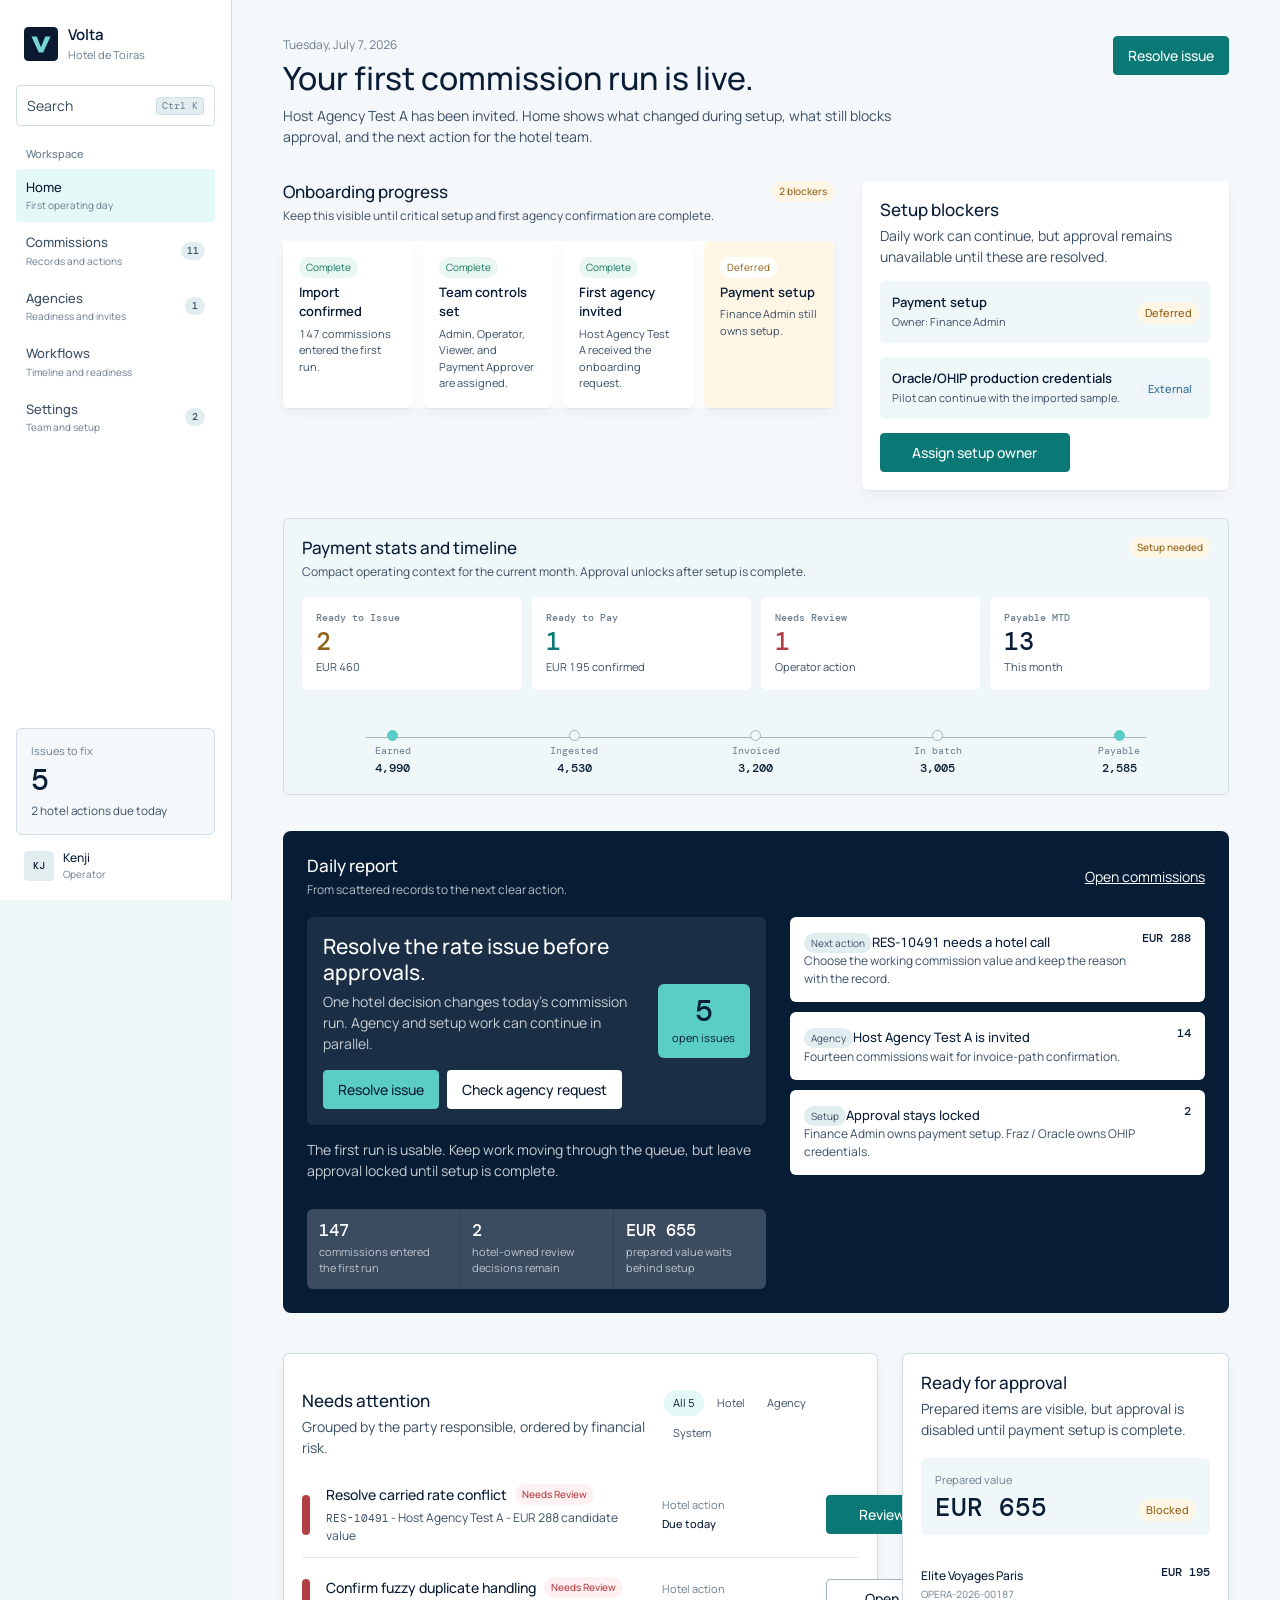
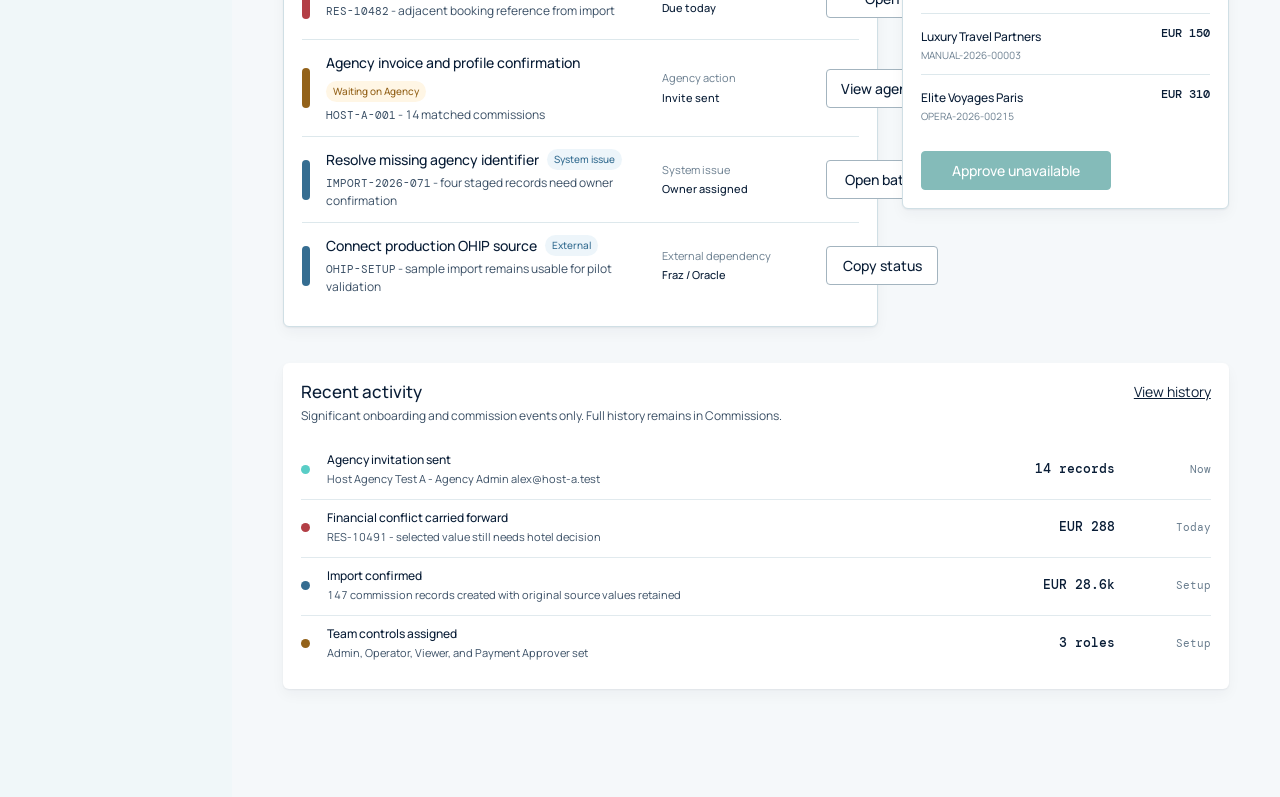
==== commit 02a671f4: "feat(tsp): polish dashboard components" ====
--- a/dashboard/index.html
+++ b/dashboard/index.html
@@ -22,7 +22,7 @@
   --ink-3:#697d8e;
   --line:#d0dfe5;
   --line-strong:#a3b4bf;
-  --shadow-soft:0 6px 14px rgb(9 29 54 / .08);
+  --shadow-soft:0 1px 2px rgb(9 29 54 / .06),0 6px 14px rgb(9 29 54 / .04);
   --accent:#59cdc6;
   --accent-strong:#0a7975;
   --accent-soft:#e3f8f7;
@@ -36,6 +36,7 @@
   --blue-soft:#edf5fa;
   --radius:6px;
   --control-radius:4px;
+  --focus-ring:0 0 0 3px var(--accent-soft),0 0 0 5px var(--accent);
   --font:Manrope,-apple-system,BlinkMacSystemFont,"Segoe UI",sans-serif;
   --mono:"DM Mono",ui-monospace,Menlo,Consolas,monospace;
 }
@@ -45,7 +46,7 @@
 button,a{font:inherit}
 button{color:inherit}
 a{color:inherit}
-button:focus-visible,a:focus-visible,input:focus-visible{outline:3px solid var(--accent);outline-offset:2px}
+button:focus-visible,a:focus-visible,input:focus-visible{outline:0;box-shadow:var(--focus-ring)}
 .skip-link{position:fixed;left:16px;top:-60px;z-index:50;background:var(--ink);color:var(--white);padding:10px 14px;border-radius:var(--control-radius)}
 .skip-link:focus{top:16px}
 .app{display:grid;grid-template-columns:232px minmax(0,1fr);min-height:100dvh}
@@ -96,8 +97,8 @@
 .eyeline{margin:0 0 6px;color:var(--ink-3);font-size:12px}
 h1,h2,h3,p{margin-top:0}
 h1{margin-bottom:8px;font-size:32px;line-height:1.15;font-weight:500;letter-spacing:0}
-h2{margin-bottom:4px;font-size:17px;line-height:1.3;font-weight:600;letter-spacing:0}
-h3{margin-bottom:4px;font-size:13px;font-weight:600}
+h2{margin-bottom:4px;font-size:17px;line-height:1.3;font-weight:500;letter-spacing:0}
+h3{margin-bottom:4px;font-size:13px;font-weight:500}
 .lede{max-width:68ch;margin-bottom:0;color:var(--ink-2)}
 .page-actions{display:flex;gap:8px;flex-wrap:wrap;justify-content:flex-end}
 .status{display:inline-flex;width:max-content;border-radius:999px;padding:3px 7px;font-size:10px;font-weight:500}
@@ -122,7 +123,7 @@
 .setup-panel .btn{justify-self:start;min-width:190px}
 .section-head{display:flex;align-items:flex-start;justify-content:space-between;gap:20px;margin-bottom:16px}
 .section-head p{margin:2px 0 0;color:var(--ink-2);font-size:12px}
-.pipeline{margin:0 0 36px;padding:18px;border-radius:var(--radius);background:var(--canvas);box-shadow:var(--shadow-soft)}
+.pipeline{margin:0 0 36px;padding:18px;border:1px solid var(--line);border-radius:var(--radius);background:var(--canvas);box-shadow:none}
 .pipeline-head{display:flex;align-items:flex-start;justify-content:space-between;gap:20px;margin-bottom:16px}
 .pipeline-head p{margin:2px 0 0;color:var(--ink-2);font-size:12px}
 .pipeline-stats{display:grid;grid-template-columns:repeat(4,minmax(0,1fr));gap:10px;margin-bottom:22px}
@@ -164,12 +165,12 @@
 .report-stack{display:grid;gap:10px;align-content:start}
 .stack-card{display:grid;grid-template-columns:minmax(0,1fr) auto;gap:12px;padding:14px;border-radius:var(--radius);background:var(--white);color:var(--ink)}
 .stack-card span{width:max-content;border-radius:999px;padding:3px 7px;background:var(--surface-2);color:var(--ink-2);font-size:10px}
-.stack-card strong{font-size:13px;font-weight:600}
+.stack-card strong{font-size:13px;font-weight:500}
 .stack-card p{margin:0;color:var(--ink-2);font-size:12px}
 .stack-card .meta{font:500 12px/1.3 var(--mono);color:var(--ink)}
 .work-grid{display:grid;grid-template-columns:minmax(0,1.55fr) minmax(280px,.85fr);gap:24px;align-items:start;margin-bottom:36px}
 .queue,.approval,.activity{min-width:0}
-.queue,.approval{border-radius:var(--radius);background:var(--surface);box-shadow:var(--shadow-soft);padding:18px}
+.queue,.approval{border:1px solid var(--line);border-radius:var(--radius);background:var(--surface);box-shadow:var(--shadow-soft);padding:18px}
 .queue-head{display:flex;justify-content:space-between;gap:16px;align-items:flex-start;padding:18px 0 14px}
 .segments{display:flex;gap:4px;flex-wrap:wrap}
 .segment{border:0;border-radius:999px;background:transparent;padding:5px 9px;color:var(--ink-2);font-size:11px;cursor:pointer}
@@ -180,7 +181,7 @@
 .queue-item[data-owner="hotel"] .queue-marker{background:var(--red)}
 .queue-item[data-owner="system"] .queue-marker{background:var(--blue)}
 .item-title{display:flex;align-items:center;gap:8px;flex-wrap:wrap}
-.item-title strong{font-weight:600}
+.item-title strong{font-weight:500}
 .item-copy p{margin:4px 0 0;color:var(--ink-2);font-size:12px}
 .item-ref{font-family:var(--mono);font-size:11px}
 .owner span,.owner strong{display:block;font-size:11px}
@@ -199,7 +200,7 @@
 .approval-item span{font:500 12px/1.4 var(--mono)}
 .approval-item small{display:block;margin-top:2px;color:var(--ink-3);font-size:10px}
 .notice{margin-top:16px;padding:12px;border:1px solid var(--line);border-radius:var(--radius);background:var(--surface-2);color:var(--ink-2);font-size:12px}
-.notice strong{color:var(--ink);font-weight:600}
+.notice strong{color:var(--ink);font-weight:500}
 .approval .btn{width:auto;min-width:190px;margin-top:16px}
 .activity{margin-bottom:36px;border-radius:var(--radius);background:var(--surface);box-shadow:var(--shadow-soft);padding:18px}
 .activity-list{display:grid;gap:2px}
@@ -281,13 +282,13 @@
     <p class="nav-label">Workspace</p>
     <nav class="nav" aria-label="Primary navigation">
       <a href="#dashboard" aria-current="page"><span class="nav-copy"><strong>Home</strong><span>First operating day</span></span></a>
-      <a href="codex-20260707-commission-detail-resolution.html"><span class="nav-copy"><strong>Commissions</strong><span>Records and actions</span></span><span class="nav-count">11</span></a>
-      <a href="codex-20260707-agencies-readiness.html"><span class="nav-copy"><strong>Agencies</strong><span>Readiness and invites</span></span><span class="nav-count">1</span></a>
+      <a href="commissions.html"><span class="nav-copy"><strong>Commissions</strong><span>Records and actions</span></span><span class="nav-count">11</span></a>
+      <a href="agencies.html"><span class="nav-copy"><strong>Agencies</strong><span>Readiness and invites</span></span><span class="nav-count">1</span></a>
       <a href="#pipeline"><span class="nav-copy"><strong>Workflows</strong><span>Timeline and readiness</span></span></a>
       <a href="#settings"><span class="nav-copy"><strong>Settings</strong><span>Team and setup</span></span><span class="nav-count">2</span></a>
     </nav>
     <div class="sidebar-bottom">
-      <a class="settle-stat" href="codex-20260707-commission-detail-resolution.html"><span>Issues to fix</span><strong>5</strong><small>2 hotel actions due today</small></a>
+      <a class="settle-stat" href="commissions.html?view=issues"><span>Issues to fix</span><strong>5</strong><small>2 hotel actions due today</small></a>
       <div class="profile"><div class="avatar">KJ</div><div><strong>Kenji</strong><span>Operator</span></div></div>
     </div>
   </aside>
@@ -296,7 +297,7 @@
     <main class="content" id="dashboard" tabindex="-1">
       <header class="page-head">
         <div><p class="eyeline">Tuesday, July 7, 2026</p><h1>Your first commission run is live.</h1><p class="lede">Host Agency Test A has been invited. Home shows what changed during setup, what still blocks approval, and the next action for the hotel team.</p></div>
-        <div class="page-actions"><a class="btn primary" href="codex-20260707-commission-detail-resolution.html">Resolve issue</a></div>
+        <div class="page-actions"><a class="btn primary" href="commissions.html">Resolve issue</a></div>
       </header>
 
       <section class="arrival-band" aria-labelledby="arrival-title">
@@ -335,10 +336,10 @@
       </section>
 
       <section class="report" aria-labelledby="report-title">
-        <header class="section-head"><div><h2 id="report-title">Daily report</h2><p>From scattered records to the next clear action.</p></div><a href="codex-20260707-commission-detail-resolution.html">Open commissions</a></header>
+        <header class="section-head"><div><h2 id="report-title">Daily report</h2><p>From scattered records to the next clear action.</p></div><a href="commissions.html">Open commissions</a></header>
         <div class="report-panel">
           <div class="report-main">
-            <div class="report-action-card"><div><strong>Resolve the rate issue before approvals.</strong><p>One hotel decision changes today's commission run. Agency and setup work can continue in parallel.</p><div class="report-actions"><a class="btn primary" href="codex-20260707-commission-detail-resolution.html">Resolve issue</a><a class="btn" href="codex-20260707-agencies-readiness.html">Check agency request</a></div></div><div class="issue-count" aria-label="Five open issues"><strong>5</strong><span>open issues</span></div></div>
+            <div class="report-action-card"><div><strong>Resolve the rate issue before approvals.</strong><p>One hotel decision changes today's commission run. Agency and setup work can continue in parallel.</p><div class="report-actions"><a class="btn primary" href="commissions.html">Resolve issue</a><a class="btn" href="agencies.html">Check agency request</a></div></div><div class="issue-count" aria-label="Five open issues"><strong>5</strong><span>open issues</span></div></div>
             <p class="report-note">The first run is usable. Keep work moving through the queue, but leave approval locked until setup is complete.</p>
             <div class="report-pulse" aria-label="Daily operating pulse">
               <div class="pulse"><strong>147</strong><span>commissions entered the first run</span></div>
@@ -357,9 +358,9 @@
       <div class="work-grid">
         <section class="queue" aria-labelledby="queue-title">
           <header class="queue-head"><div><h2 id="queue-title">Needs attention</h2><p class="lede">Grouped by the party responsible, ordered by financial risk.</p></div><div class="segments" aria-label="Filter work queue"><button class="segment" type="button" aria-pressed="true" data-filter="all">All 5</button><button class="segment" type="button" aria-pressed="false" data-filter="hotel">Hotel</button><button class="segment" type="button" aria-pressed="false" data-filter="agency">Agency</button><button class="segment" type="button" aria-pressed="false" data-filter="system">System</button></div></header>
-          <article class="queue-item" data-owner="hotel"><span class="queue-marker" aria-hidden="true"></span><div class="item-copy"><div class="item-title"><strong>Resolve carried rate conflict</strong><span class="status review">Needs Review</span></div><p><span class="item-ref">RES-10491</span> - Host Agency Test A - EUR 288 candidate value</p></div><div class="owner"><span>Hotel action</span><strong>Due today</strong></div><a class="btn primary" href="codex-20260707-commission-detail-resolution.html">Review</a></article>
-          <article class="queue-item" data-owner="hotel"><span class="queue-marker" aria-hidden="true"></span><div class="item-copy"><div class="item-title"><strong>Confirm fuzzy duplicate handling</strong><span class="status review">Needs Review</span></div><p><span class="item-ref">RES-10482</span> - adjacent booking reference from import</p></div><div class="owner"><span>Hotel action</span><strong>Due today</strong></div><a class="btn" href="codex-20260707-commission-detail-resolution.html">Open</a></article>
-          <article class="queue-item" data-owner="agency"><span class="queue-marker" aria-hidden="true"></span><div class="item-copy"><div class="item-title"><strong>Agency invoice and profile confirmation</strong><span class="status warn">Waiting on Agency</span></div><p><span class="item-ref">HOST-A-001</span> - 14 matched commissions</p></div><div class="owner"><span>Agency action</span><strong>Invite sent</strong></div><a class="btn" href="codex-20260707-agencies-readiness.html">View agency</a></article>
+          <article class="queue-item" data-owner="hotel"><span class="queue-marker" aria-hidden="true"></span><div class="item-copy"><div class="item-title"><strong>Resolve carried rate conflict</strong><span class="status review">Needs Review</span></div><p><span class="item-ref">RES-10491</span> - Host Agency Test A - EUR 288 candidate value</p></div><div class="owner"><span>Hotel action</span><strong>Due today</strong></div><a class="btn primary" href="commissions.html">Review</a></article>
+          <article class="queue-item" data-owner="hotel"><span class="queue-marker" aria-hidden="true"></span><div class="item-copy"><div class="item-title"><strong>Confirm fuzzy duplicate handling</strong><span class="status review">Needs Review</span></div><p><span class="item-ref">RES-10482</span> - adjacent booking reference from import</p></div><div class="owner"><span>Hotel action</span><strong>Due today</strong></div><a class="btn" href="commissions.html">Open</a></article>
+          <article class="queue-item" data-owner="agency"><span class="queue-marker" aria-hidden="true"></span><div class="item-copy"><div class="item-title"><strong>Agency invoice and profile confirmation</strong><span class="status warn">Waiting on Agency</span></div><p><span class="item-ref">HOST-A-001</span> - 14 matched commissions</p></div><div class="owner"><span>Agency action</span><strong>Invite sent</strong></div><a class="btn" href="agencies.html">View agency</a></article>
           <article class="queue-item" data-owner="system"><span class="queue-marker" aria-hidden="true"></span><div class="item-copy"><div class="item-title"><strong>Resolve missing agency identifier</strong><span class="status info">System issue</span></div><p><span class="item-ref">IMPORT-2026-071</span> - four staged records need owner confirmation</p></div><div class="owner"><span>System issue</span><strong>Owner assigned</strong></div><button class="btn" type="button">Open batch</button></article>
           <article class="queue-item" data-owner="system"><span class="queue-marker" aria-hidden="true"></span><div class="item-copy"><div class="item-title"><strong>Connect production OHIP source</strong><span class="status info">External</span></div><p><span class="item-ref">OHIP-SETUP</span> - sample import remains usable for pilot validation</p></div><div class="owner"><span>External dependency</span><strong>Fraz / Oracle</strong></div><button class="btn" type="button">Copy status</button></article>
         </section>
@@ -377,7 +378,7 @@
       </div>
 
       <section class="activity" aria-labelledby="activity-title">
-        <header class="section-head"><div><h2 id="activity-title">Recent activity</h2><p>Significant onboarding and commission events only. Full history remains in Commissions.</p></div><a href="codex-20260707-commission-detail-resolution.html">View history</a></header>
+        <header class="section-head"><div><h2 id="activity-title">Recent activity</h2><p>Significant onboarding and commission events only. Full history remains in Commissions.</p></div><a href="commissions.html">View history</a></header>
         <div class="activity-list">
           <article class="activity-item" data-kind="invite"><span class="activity-dot" aria-hidden="true"></span><div><strong>Agency invitation sent</strong><p>Host Agency Test A - Agency Admin alex@host-a.test</p></div><span class="activity-amount">14 records</span><time>Now</time></article>
           <article class="activity-item" data-kind="review"><span class="activity-dot" aria-hidden="true"></span><div><strong>Financial conflict carried forward</strong><p>RES-10491 - selected value still needs hotel decision</p></div><span class="activity-amount">EUR 288</span><time>Today</time></article>
@@ -400,7 +401,7 @@
 </div>
 <dialog class="command-menu" id="command-menu" aria-labelledby="command-title">
   <div class="command-head"><input id="command-title" type="search" placeholder="Search commissions, agencies, or references" aria-label="Search workspace"><button class="btn" type="button" data-close-command>Close</button></div>
-  <nav class="command-list" aria-label="Quick navigation"><a href="codex-20260707-commission-detail-resolution.html"><strong>Resolve rate issue</strong><span>Commissions</span></a><a href="codex-20260707-agencies-readiness.html"><strong>Open Host Agency Test A</strong><span>Agencies</span></a><a href="#settings"><strong>Assign payment setup owner</strong><span>Settings</span></a></nav>
+  <nav class="command-list" aria-label="Quick navigation"><a href="commissions.html"><strong>Resolve rate issue</strong><span>Commissions</span></a><a href="agencies.html"><strong>Open Host Agency Test A</strong><span>Agencies</span></a><a href="#settings"><strong>Assign payment setup owner</strong><span>Settings</span></a></nav>
 </dialog>
 <script>
 const segments=[...document.querySelectorAll('.segment')];
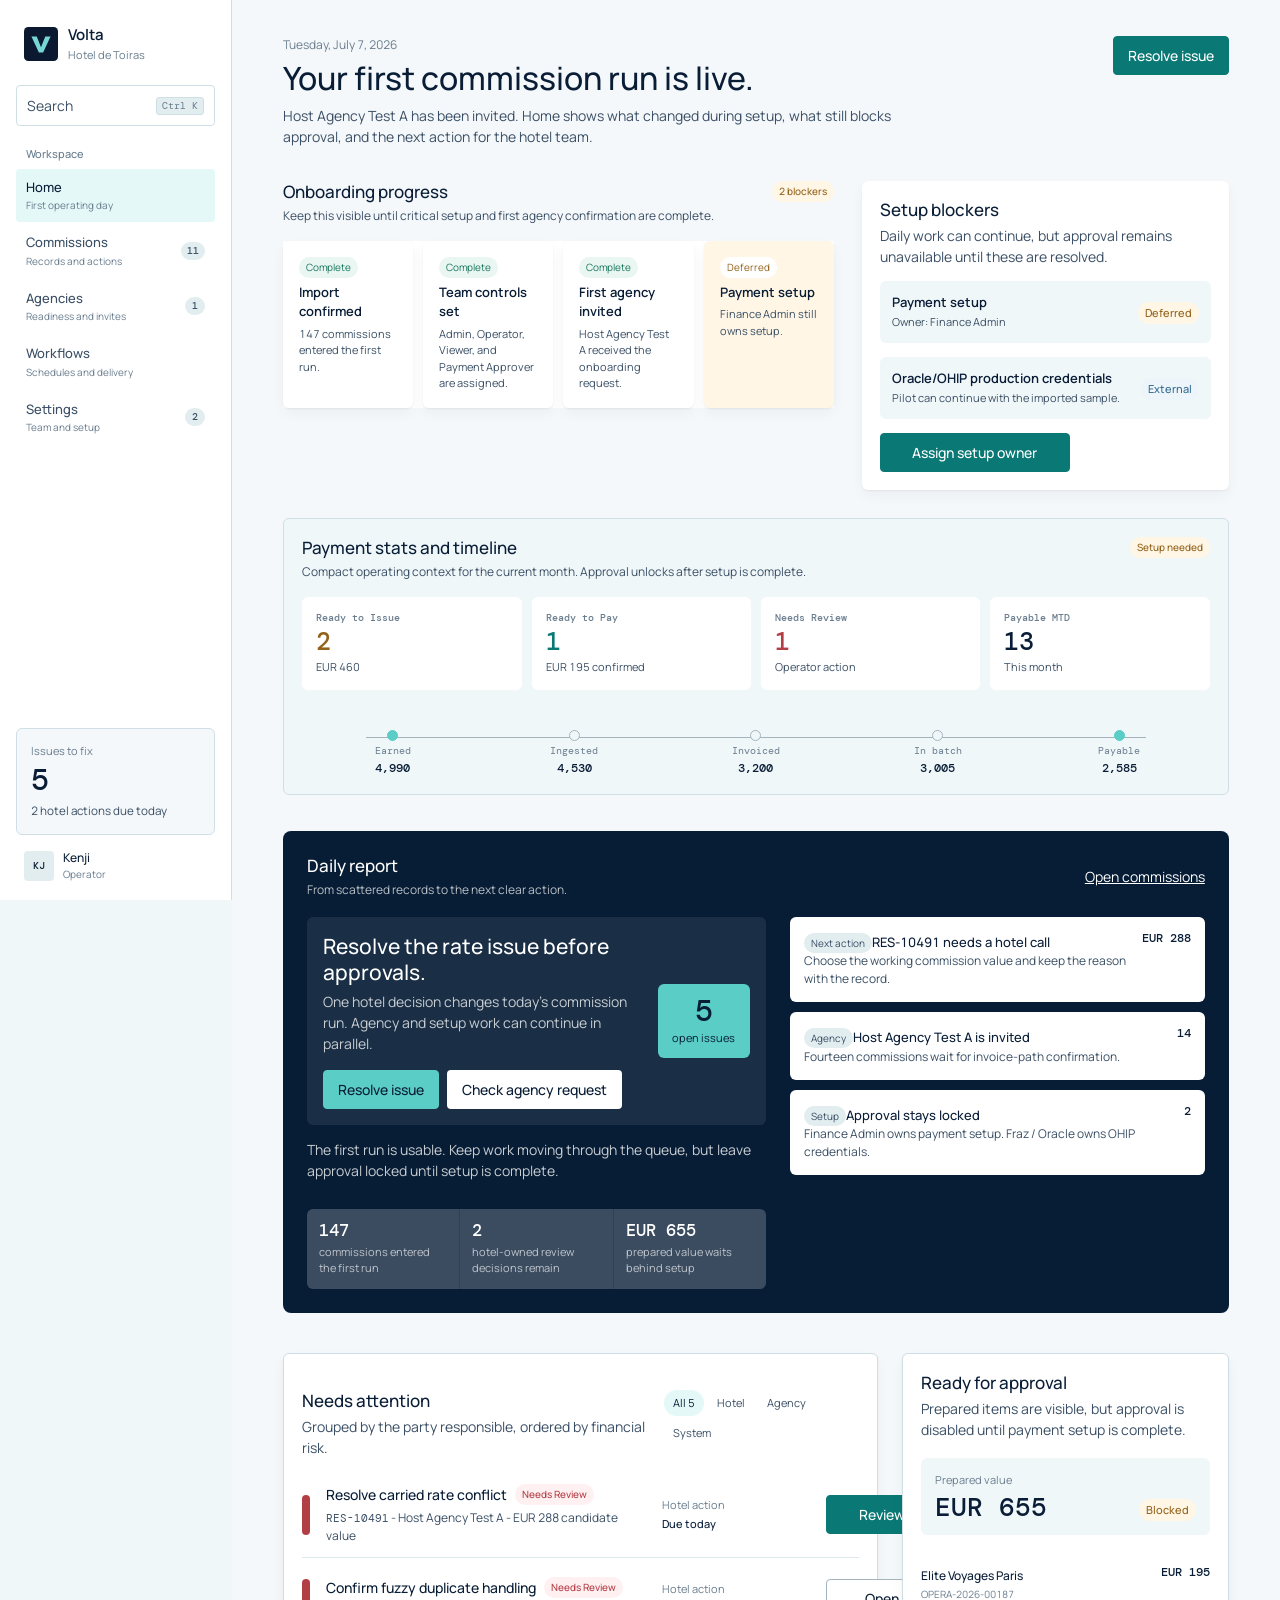
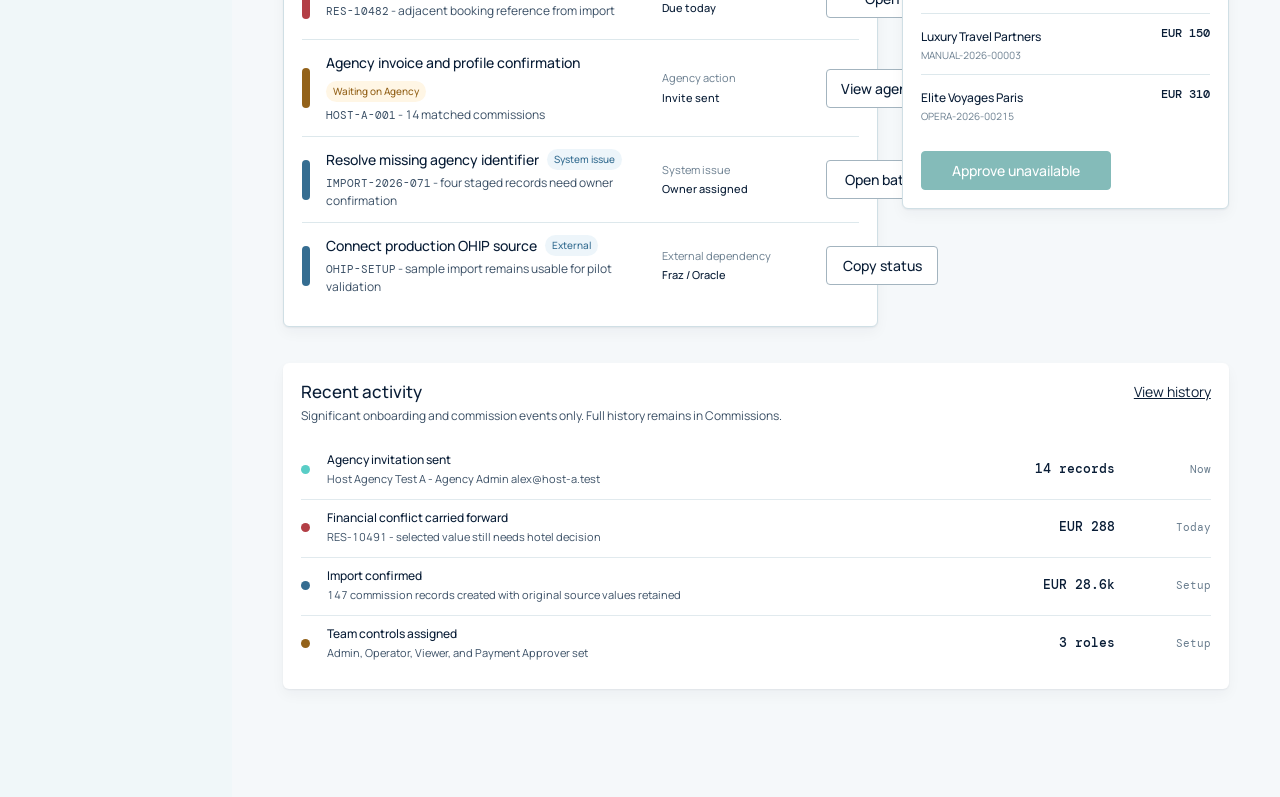
==== commit 6bd2c998: "feat(tsp): publish launch-critical dashboard routes" ====
--- a/dashboard/index.html
+++ b/dashboard/index.html
@@ -282,10 +282,10 @@
     <p class="nav-label">Workspace</p>
     <nav class="nav" aria-label="Primary navigation">
       <a href="#dashboard" aria-current="page"><span class="nav-copy"><strong>Home</strong><span>First operating day</span></span></a>
-      <a href="commissions.html"><span class="nav-copy"><strong>Commissions</strong><span>Records and actions</span></span><span class="nav-count">11</span></a>
-      <a href="agencies.html"><span class="nav-copy"><strong>Agencies</strong><span>Readiness and invites</span></span><span class="nav-count">1</span></a>
-      <a href="#pipeline"><span class="nav-copy"><strong>Workflows</strong><span>Timeline and readiness</span></span></a>
-      <a href="#settings"><span class="nav-copy"><strong>Settings</strong><span>Team and setup</span></span><span class="nav-count">2</span></a>
+      <a href="commissions.html?view=issues"><span class="nav-copy"><strong>Commissions</strong><span>Records and actions</span></span><span class="nav-count">11</span></a>
+      <a href="agencies.html?view=all"><span class="nav-copy"><strong>Agencies</strong><span>Readiness and invites</span></span><span class="nav-count">1</span></a>
+      <a href="workflows.html"><span class="nav-copy"><strong>Workflows</strong><span>Schedules and delivery</span></span></a>
+      <a href="settings.html"><span class="nav-copy"><strong>Settings</strong><span>Team and setup</span></span><span class="nav-count">2</span></a>
     </nav>
     <div class="sidebar-bottom">
       <a class="settle-stat" href="commissions.html?view=issues"><span>Issues to fix</span><strong>5</strong><small>2 hotel actions due today</small></a>
@@ -297,7 +297,7 @@
     <main class="content" id="dashboard" tabindex="-1">
       <header class="page-head">
         <div><p class="eyeline">Tuesday, July 7, 2026</p><h1>Your first commission run is live.</h1><p class="lede">Host Agency Test A has been invited. Home shows what changed during setup, what still blocks approval, and the next action for the hotel team.</p></div>
-        <div class="page-actions"><a class="btn primary" href="commissions.html">Resolve issue</a></div>
+        <div class="page-actions"><a class="btn primary" href="commissions.html?view=issues">Resolve issue</a></div>
       </header>
 
       <section class="arrival-band" aria-labelledby="arrival-title">
@@ -336,10 +336,10 @@
       </section>
 
       <section class="report" aria-labelledby="report-title">
-        <header class="section-head"><div><h2 id="report-title">Daily report</h2><p>From scattered records to the next clear action.</p></div><a href="commissions.html">Open commissions</a></header>
+        <header class="section-head"><div><h2 id="report-title">Daily report</h2><p>From scattered records to the next clear action.</p></div><a href="commissions.html?view=issues">Open commissions</a></header>
         <div class="report-panel">
           <div class="report-main">
-            <div class="report-action-card"><div><strong>Resolve the rate issue before approvals.</strong><p>One hotel decision changes today's commission run. Agency and setup work can continue in parallel.</p><div class="report-actions"><a class="btn primary" href="commissions.html">Resolve issue</a><a class="btn" href="agencies.html">Check agency request</a></div></div><div class="issue-count" aria-label="Five open issues"><strong>5</strong><span>open issues</span></div></div>
+            <div class="report-action-card"><div><strong>Resolve the rate issue before approvals.</strong><p>One hotel decision changes today's commission run. Agency and setup work can continue in parallel.</p><div class="report-actions"><a class="btn primary" href="commissions.html?view=issues">Resolve issue</a><a class="btn" href="agencies.html?view=all">Check agency request</a></div></div><div class="issue-count" aria-label="Five open issues"><strong>5</strong><span>open issues</span></div></div>
             <p class="report-note">The first run is usable. Keep work moving through the queue, but leave approval locked until setup is complete.</p>
             <div class="report-pulse" aria-label="Daily operating pulse">
               <div class="pulse"><strong>147</strong><span>commissions entered the first run</span></div>
@@ -358,9 +358,9 @@
       <div class="work-grid">
         <section class="queue" aria-labelledby="queue-title">
           <header class="queue-head"><div><h2 id="queue-title">Needs attention</h2><p class="lede">Grouped by the party responsible, ordered by financial risk.</p></div><div class="segments" aria-label="Filter work queue"><button class="segment" type="button" aria-pressed="true" data-filter="all">All 5</button><button class="segment" type="button" aria-pressed="false" data-filter="hotel">Hotel</button><button class="segment" type="button" aria-pressed="false" data-filter="agency">Agency</button><button class="segment" type="button" aria-pressed="false" data-filter="system">System</button></div></header>
-          <article class="queue-item" data-owner="hotel"><span class="queue-marker" aria-hidden="true"></span><div class="item-copy"><div class="item-title"><strong>Resolve carried rate conflict</strong><span class="status review">Needs Review</span></div><p><span class="item-ref">RES-10491</span> - Host Agency Test A - EUR 288 candidate value</p></div><div class="owner"><span>Hotel action</span><strong>Due today</strong></div><a class="btn primary" href="commissions.html">Review</a></article>
-          <article class="queue-item" data-owner="hotel"><span class="queue-marker" aria-hidden="true"></span><div class="item-copy"><div class="item-title"><strong>Confirm fuzzy duplicate handling</strong><span class="status review">Needs Review</span></div><p><span class="item-ref">RES-10482</span> - adjacent booking reference from import</p></div><div class="owner"><span>Hotel action</span><strong>Due today</strong></div><a class="btn" href="commissions.html">Open</a></article>
-          <article class="queue-item" data-owner="agency"><span class="queue-marker" aria-hidden="true"></span><div class="item-copy"><div class="item-title"><strong>Agency invoice and profile confirmation</strong><span class="status warn">Waiting on Agency</span></div><p><span class="item-ref">HOST-A-001</span> - 14 matched commissions</p></div><div class="owner"><span>Agency action</span><strong>Invite sent</strong></div><a class="btn" href="agencies.html">View agency</a></article>
+          <article class="queue-item" data-owner="hotel"><span class="queue-marker" aria-hidden="true"></span><div class="item-copy"><div class="item-title"><strong>Resolve carried rate conflict</strong><span class="status review">Needs Review</span></div><p><span class="item-ref">RES-10491</span> - Host Agency Test A - EUR 288 candidate value</p></div><div class="owner"><span>Hotel action</span><strong>Due today</strong></div><a class="btn primary" href="commissions.html?view=issues">Review</a></article>
+          <article class="queue-item" data-owner="hotel"><span class="queue-marker" aria-hidden="true"></span><div class="item-copy"><div class="item-title"><strong>Confirm fuzzy duplicate handling</strong><span class="status review">Needs Review</span></div><p><span class="item-ref">RES-10482</span> - adjacent booking reference from import</p></div><div class="owner"><span>Hotel action</span><strong>Due today</strong></div><a class="btn" href="commissions.html?view=issues">Open</a></article>
+          <article class="queue-item" data-owner="agency"><span class="queue-marker" aria-hidden="true"></span><div class="item-copy"><div class="item-title"><strong>Agency invoice and profile confirmation</strong><span class="status warn">Waiting on Agency</span></div><p><span class="item-ref">HOST-A-001</span> - 14 matched commissions</p></div><div class="owner"><span>Agency action</span><strong>Invite sent</strong></div><a class="btn" href="agencies.html?view=all">View agency</a></article>
           <article class="queue-item" data-owner="system"><span class="queue-marker" aria-hidden="true"></span><div class="item-copy"><div class="item-title"><strong>Resolve missing agency identifier</strong><span class="status info">System issue</span></div><p><span class="item-ref">IMPORT-2026-071</span> - four staged records need owner confirmation</p></div><div class="owner"><span>System issue</span><strong>Owner assigned</strong></div><button class="btn" type="button">Open batch</button></article>
           <article class="queue-item" data-owner="system"><span class="queue-marker" aria-hidden="true"></span><div class="item-copy"><div class="item-title"><strong>Connect production OHIP source</strong><span class="status info">External</span></div><p><span class="item-ref">OHIP-SETUP</span> - sample import remains usable for pilot validation</p></div><div class="owner"><span>External dependency</span><strong>Fraz / Oracle</strong></div><button class="btn" type="button">Copy status</button></article>
         </section>
@@ -378,7 +378,7 @@
       </div>
 
       <section class="activity" aria-labelledby="activity-title">
-        <header class="section-head"><div><h2 id="activity-title">Recent activity</h2><p>Significant onboarding and commission events only. Full history remains in Commissions.</p></div><a href="commissions.html">View history</a></header>
+        <header class="section-head"><div><h2 id="activity-title">Recent activity</h2><p>Significant onboarding and commission events only. Full history remains in Commissions.</p></div><a href="commissions.html?view=issues">View history</a></header>
         <div class="activity-list">
           <article class="activity-item" data-kind="invite"><span class="activity-dot" aria-hidden="true"></span><div><strong>Agency invitation sent</strong><p>Host Agency Test A - Agency Admin alex@host-a.test</p></div><span class="activity-amount">14 records</span><time>Now</time></article>
           <article class="activity-item" data-kind="review"><span class="activity-dot" aria-hidden="true"></span><div><strong>Financial conflict carried forward</strong><p>RES-10491 - selected value still needs hotel decision</p></div><span class="activity-amount">EUR 288</span><time>Today</time></article>
@@ -401,7 +401,7 @@
 </div>
 <dialog class="command-menu" id="command-menu" aria-labelledby="command-title">
   <div class="command-head"><input id="command-title" type="search" placeholder="Search commissions, agencies, or references" aria-label="Search workspace"><button class="btn" type="button" data-close-command>Close</button></div>
-  <nav class="command-list" aria-label="Quick navigation"><a href="commissions.html"><strong>Resolve rate issue</strong><span>Commissions</span></a><a href="agencies.html"><strong>Open Host Agency Test A</strong><span>Agencies</span></a><a href="#settings"><strong>Assign payment setup owner</strong><span>Settings</span></a></nav>
+  <nav class="command-list" aria-label="Quick navigation"><a href="commissions.html?view=issues"><strong>Resolve rate issue</strong><span>Commissions</span></a><a href="agencies.html?view=all"><strong>Open Host Agency Test A</strong><span>Agencies</span></a><a href="#settings"><strong>Assign payment setup owner</strong><span>Settings</span></a></nav>
 </dialog>
 <script>
 const segments=[...document.querySelectorAll('.segment')];
@@ -423,4 +423,5 @@
 </script>
 </body>
 </html>
-
+
+
